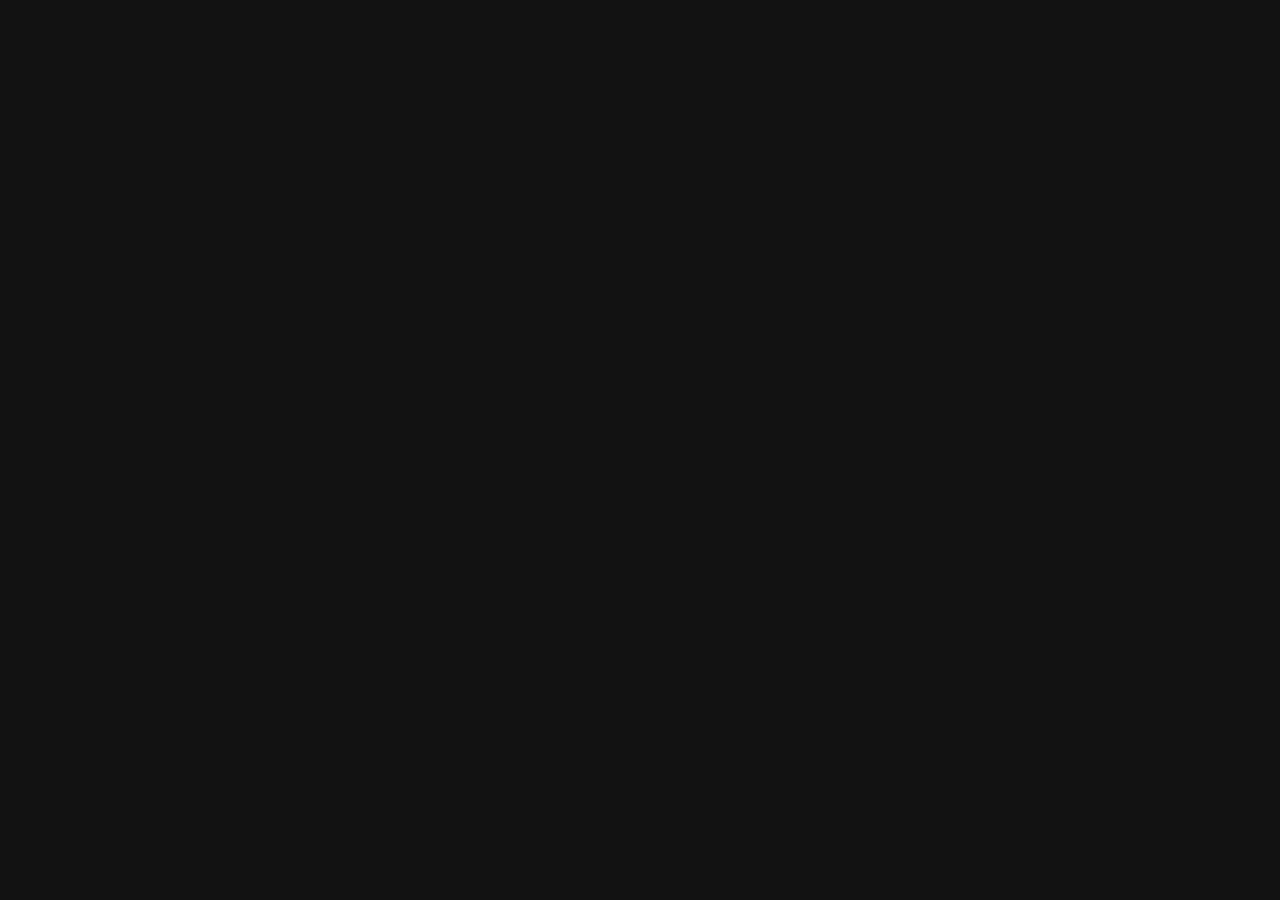
==== index.html @ 13483232 "Add files via upload" ====
<!doctype html>
<html lang="en">
  <head>
    <meta charset="UTF-8" />
    <link rel="icon" type="image/svg+xml" href="/logo.svg" />
    <meta name="viewport" content="width=device-width, initial-scale=1.0" />
    <title>Bruno | Portfolio</title>
    <script type="module" crossorigin src="/assets/index-0ubopEqM.js"></script>
    <link rel="stylesheet" crossorigin href="/assets/index-DcF8dQYb.css">
  </head>
  <body>
    <div id="root"></div>
  </body>
</html>
---- assets/index-DcF8dQYb.css ----
@import"https://fonts.googleapis.com/css2?family=Poppins:wght@100;200;300;400;500;600;700;800;900&display=swap";.vertical-timeline *{-webkit-box-sizing:border-box;box-sizing:border-box}.vertical-timeline{width:95%;max-width:1170px;margin:0 auto;position:relative;padding:2em 0}.vertical-timeline:after{content:"";display:table;clear:both}.vertical-timeline:before{content:"";position:absolute;top:0;left:18px;height:100%;width:4px;background:var(--line-color)}.vertical-timeline.vertical-timeline--one-column-right:before{right:18px;left:unset}@media only screen and (min-width:1170px){.vertical-timeline.vertical-timeline--two-columns{width:90%}.vertical-timeline.vertical-timeline--two-columns:before{left:50%;margin-left:-2px}}.vertical-timeline-element{position:relative;margin:2em 0}.vertical-timeline-element>div{min-height:1px}.vertical-timeline-element:after{content:"";display:table;clear:both}.vertical-timeline-element:first-child{margin-top:0}.vertical-timeline-element:last-child{margin-bottom:0}@media only screen and (min-width:1170px){.vertical-timeline-element{margin:4em 0}.vertical-timeline-element:first-child{margin-top:0}.vertical-timeline-element:last-child{margin-bottom:0}}.vertical-timeline-element-icon{position:absolute;top:0;left:0;width:40px;height:40px;border-radius:50%;-webkit-box-shadow:0 0 0 4px #fff,inset 0 2px 0 rgba(0,0,0,.08),0 3px 0 4px rgba(0,0,0,.05);box-shadow:0 0 0 4px #fff,inset 0 2px #00000014,0 3px 0 4px #0000000d}.vertical-timeline--one-column-right .vertical-timeline-element-icon{right:0;left:unset}.vertical-timeline-element-icon svg{display:block;width:24px;height:24px;position:relative;left:50%;top:50%;margin-left:-12px;margin-top:-12px}@media only screen and (min-width:1170px){.vertical-timeline--two-columns .vertical-timeline-element-icon{width:60px;height:60px;left:50%;margin-left:-30px}}.vertical-timeline-element-icon{-webkit-transform:translateZ(0);-webkit-backface-visibility:hidden}.vertical-timeline--animate .vertical-timeline-element-icon.is-hidden{visibility:hidden}.vertical-timeline--animate .vertical-timeline-element-icon.bounce-in{visibility:visible;-webkit-animation:cd-bounce-1 .6s;animation:cd-bounce-1 .6s}@-webkit-keyframes cd-bounce-1{0%{opacity:0;-webkit-transform:scale(.5)}60%{opacity:1;-webkit-transform:scale(1.2)}to{-webkit-transform:scale(1)}}@keyframes cd-bounce-1{0%{opacity:0;-webkit-transform:scale(.5);transform:scale(.5)}60%{opacity:1;-webkit-transform:scale(1.2);transform:scale(1.2)}to{-webkit-transform:scale(1);transform:scale(1)}}.vertical-timeline-element-content{position:relative;margin-left:60px;background:#fff;border-radius:.25em;padding:1em;-webkit-box-shadow:0 3px 0 #ddd;box-shadow:0 3px #ddd}.vertical-timeline--one-column-right .vertical-timeline-element-content{margin-right:60px;margin-left:unset}.vertical-timeline-element--no-children .vertical-timeline-element-content{background:0 0;-webkit-box-shadow:none;box-shadow:none}.vertical-timeline-element-content:after{content:"";display:table;clear:both}.vertical-timeline-element-content h2{color:#303e49}.vertical-timeline-element-content .vertical-timeline-element-date,.vertical-timeline-element-content p{font-size:13px;font-size:.8125rem;font-weight:500}.vertical-timeline-element-content .vertical-timeline-element-date{display:inline-block}.vertical-timeline-element-content p{margin:1em 0 0;line-height:1.6}.vertical-timeline-element-title,.vertical-timeline-element-subtitle{margin:0}.vertical-timeline-element-content .vertical-timeline-element-date{float:left;padding:.8em 0;opacity:.7}.vertical-timeline-element-content-arrow{content:"";position:absolute;top:16px;right:100%;height:0;width:0;border:7px solid transparent;border-right:7px solid #fff}.vertical-timeline--one-column-right .vertical-timeline-element-content-arrow{content:"";position:absolute;top:16px;right:unset;left:100%;height:0;width:0;border:7px solid transparent;border-left:7px solid #fff}.vertical-timeline--one-column-right .vertical-timeline-element-content:before{left:100%;border-left:7px solid #fff;border-right:unset}.vertical-timeline-element--no-children .vertical-timeline-element-content:before{display:none}.vertical-timeline-element--no-children .vertical-timeline-element-content-arrow{display:none}@media only screen and (min-width:768px){.vertical-timeline-element-content h2{font-size:20px;font-size:1.25rem}.vertical-timeline-element-content p{font-size:16px;font-size:1rem}.vertical-timeline-element-content .vertical-timeline-element-date{font-size:14px;font-size:.875rem}}@media only screen and (min-width:1170px){.vertical-timeline--two-columns .vertical-timeline-element-content{margin-left:0;padding:1.5em;width:44%}.vertical-timeline--two-columns .vertical-timeline-element-content-arrow{top:24px;left:100%;-webkit-transform:rotate(180deg);transform:rotate(180deg)}.vertical-timeline--two-columns .vertical-timeline-element-content .vertical-timeline-element-date{position:absolute;width:100%;left:124%;top:6px;font-size:16px;font-size:1rem}.vertical-timeline--two-columns .vertical-timeline-element.vertical-timeline-element--right .vertical-timeline-element-content,.vertical-timeline--two-columns .vertical-timeline-element:nth-child(2n):not(.vertical-timeline-element--left) .vertical-timeline-element-content{float:right}.vertical-timeline--two-columns .vertical-timeline-element.vertical-timeline-element--right .vertical-timeline-element-content-arrow,.vertical-timeline--two-columns .vertical-timeline-element:nth-child(2n):not(.vertical-timeline-element--left) .vertical-timeline-element-content-arrow{top:24px;left:auto;right:100%;-webkit-transform:rotate(0);transform:rotate(0)}.vertical-timeline--one-column-right .vertical-timeline-element.vertical-timeline-element--right .vertical-timeline-element-content-arrow,.vertical-timeline--one-column-right .vertical-timeline-element:nth-child(2n):not(.vertical-timeline-element--left) .vertical-timeline-element-content-arrow{top:24px;left:100%;right:auto;-webkit-transform:rotate(0);transform:rotate(0)}.vertical-timeline--two-columns .vertical-timeline-element.vertical-timeline-element--right .vertical-timeline-element-content .vertical-timeline-element-date,.vertical-timeline--two-columns .vertical-timeline-element:nth-child(2n):not(.vertical-timeline-element--left) .vertical-timeline-element-content .vertical-timeline-element-date{left:auto;right:124%;text-align:right}}.vertical-timeline--animate .vertical-timeline-element-content.is-hidden{visibility:hidden}.vertical-timeline--animate .vertical-timeline-element-content.bounce-in{visibility:visible;-webkit-animation:cd-bounce-2 .6s;animation:cd-bounce-2 .6s}@media only screen and (min-width:1170px){.vertical-timeline--two-columns.vertical-timeline--animate .vertical-timeline-element.vertical-timeline-element--right .vertical-timeline-element-content.bounce-in,.vertical-timeline--two-columns.vertical-timeline--animate .vertical-timeline-element:nth-child(2n):not(.vertical-timeline-element--left) .vertical-timeline-element-content.bounce-in{-webkit-animation:cd-bounce-2-inverse .6s;animation:cd-bounce-2-inverse .6s}}@media only screen and (max-width:1169px){.vertical-timeline--animate .vertical-timeline-element-content.bounce-in{visibility:visible;-webkit-animation:cd-bounce-2-inverse .6s;animation:cd-bounce-2-inverse .6s}}@-webkit-keyframes cd-bounce-2{0%{opacity:0;-webkit-transform:translateX(-100px)}60%{opacity:1;-webkit-transform:translateX(20px)}to{-webkit-transform:translateX(0)}}@keyframes cd-bounce-2{0%{opacity:0;-webkit-transform:translateX(-100px);transform:translate(-100px)}60%{opacity:1;-webkit-transform:translateX(20px);transform:translate(20px)}to{-webkit-transform:translateX(0);transform:translate(0)}}@-webkit-keyframes cd-bounce-2-inverse{0%{opacity:0;-webkit-transform:translateX(100px)}60%{opacity:1;-webkit-transform:translateX(-20px)}to{-webkit-transform:translateX(0)}}@keyframes cd-bounce-2-inverse{0%{opacity:0;-webkit-transform:translateX(100px);transform:translate(100px)}60%{opacity:1;-webkit-transform:translateX(-20px);transform:translate(-20px)}to{-webkit-transform:translateX(0);transform:translate(0)}}*,:before,:after{box-sizing:border-box;border-width:0;border-style:solid;border-color:#e5e7eb}:before,:after{--tw-content: ""}html,:host{line-height:1.5;-webkit-text-size-adjust:100%;-moz-tab-size:4;-o-tab-size:4;tab-size:4;font-family:ui-sans-serif,system-ui,sans-serif,"Apple Color Emoji","Segoe UI Emoji",Segoe UI Symbol,"Noto Color Emoji";font-feature-settings:normal;font-variation-settings:normal;-webkit-tap-highlight-color:transparent}body{margin:0;line-height:inherit}hr{height:0;color:inherit;border-top-width:1px}abbr:where([title]){-webkit-text-decoration:underline dotted;text-decoration:underline dotted}h1,h2,h3,h4,h5,h6{font-size:inherit;font-weight:inherit}a{color:inherit;text-decoration:inherit}b,strong{font-weight:bolder}code,kbd,samp,pre{font-family:ui-monospace,SFMono-Regular,Menlo,Monaco,Consolas,Liberation Mono,Courier New,monospace;font-feature-settings:normal;font-variation-settings:normal;font-size:1em}small{font-size:80%}sub,sup{font-size:75%;line-height:0;position:relative;vertical-align:baseline}sub{bottom:-.25em}sup{top:-.5em}table{text-indent:0;border-color:inherit;border-collapse:collapse}button,input,optgroup,select,textarea{font-family:inherit;font-feature-settings:inherit;font-variation-settings:inherit;font-size:100%;font-weight:inherit;line-height:inherit;letter-spacing:inherit;color:inherit;margin:0;padding:0}button,select{text-transform:none}button,input:where([type=button]),input:where([type=reset]),input:where([type=submit]){-webkit-appearance:button;background-color:transparent;background-image:none}:-moz-focusring{outline:auto}:-moz-ui-invalid{box-shadow:none}progress{vertical-align:baseline}::-webkit-inner-spin-button,::-webkit-outer-spin-button{height:auto}[type=search]{-webkit-appearance:textfield;outline-offset:-2px}::-webkit-search-decoration{-webkit-appearance:none}::-webkit-file-upload-button{-webkit-appearance:button;font:inherit}summary{display:list-item}blockquote,dl,dd,h1,h2,h3,h4,h5,h6,hr,figure,p,pre{margin:0}fieldset{margin:0;padding:0}legend{padding:0}ol,ul,menu{list-style:none;margin:0;padding:0}dialog{padding:0}textarea{resize:vertical}input::-moz-placeholder,textarea::-moz-placeholder{opacity:1;color:#9ca3af}input::placeholder,textarea::placeholder{opacity:1;color:#9ca3af}button,[role=button]{cursor:pointer}:disabled{cursor:default}img,svg,video,canvas,audio,iframe,embed,object{display:block;vertical-align:middle}img,video{max-width:100%;height:auto}[hidden]{display:none}*,:before,:after{--tw-border-spacing-x: 0;--tw-border-spacing-y: 0;--tw-translate-x: 0;--tw-translate-y: 0;--tw-rotate: 0;--tw-skew-x: 0;--tw-skew-y: 0;--tw-scale-x: 1;--tw-scale-y: 1;--tw-pan-x: ;--tw-pan-y: ;--tw-pinch-zoom: ;--tw-scroll-snap-strictness: proximity;--tw-gradient-from-position: ;--tw-gradient-via-position: ;--tw-gradient-to-position: ;--tw-ordinal: ;--tw-slashed-zero: ;--tw-numeric-figure: ;--tw-numeric-spacing: ;--tw-numeric-fraction: ;--tw-ring-inset: ;--tw-ring-offset-width: 0px;--tw-ring-offset-color: #fff;--tw-ring-color: rgb(59 130 246 / .5);--tw-ring-offset-shadow: 0 0 #0000;--tw-ring-shadow: 0 0 #0000;--tw-shadow: 0 0 #0000;--tw-shadow-colored: 0 0 #0000;--tw-blur: ;--tw-brightness: ;--tw-contrast: ;--tw-grayscale: ;--tw-hue-rotate: ;--tw-invert: ;--tw-saturate: ;--tw-sepia: ;--tw-drop-shadow: ;--tw-backdrop-blur: ;--tw-backdrop-brightness: ;--tw-backdrop-contrast: ;--tw-backdrop-grayscale: ;--tw-backdrop-hue-rotate: ;--tw-backdrop-invert: ;--tw-backdrop-opacity: ;--tw-backdrop-saturate: ;--tw-backdrop-sepia: ;--tw-contain-size: ;--tw-contain-layout: ;--tw-contain-paint: ;--tw-contain-style: }::backdrop{--tw-border-spacing-x: 0;--tw-border-spacing-y: 0;--tw-translate-x: 0;--tw-translate-y: 0;--tw-rotate: 0;--tw-skew-x: 0;--tw-skew-y: 0;--tw-scale-x: 1;--tw-scale-y: 1;--tw-pan-x: ;--tw-pan-y: ;--tw-pinch-zoom: ;--tw-scroll-snap-strictness: proximity;--tw-gradient-from-position: ;--tw-gradient-via-position: ;--tw-gradient-to-position: ;--tw-ordinal: ;--tw-slashed-zero: ;--tw-numeric-figure: ;--tw-numeric-spacing: ;--tw-numeric-fraction: ;--tw-ring-inset: ;--tw-ring-offset-width: 0px;--tw-ring-offset-color: #fff;--tw-ring-color: rgb(59 130 246 / .5);--tw-ring-offset-shadow: 0 0 #0000;--tw-ring-shadow: 0 0 #0000;--tw-shadow: 0 0 #0000;--tw-shadow-colored: 0 0 #0000;--tw-blur: ;--tw-brightness: ;--tw-contrast: ;--tw-grayscale: ;--tw-hue-rotate: ;--tw-invert: ;--tw-saturate: ;--tw-sepia: ;--tw-drop-shadow: ;--tw-backdrop-blur: ;--tw-backdrop-brightness: ;--tw-backdrop-contrast: ;--tw-backdrop-grayscale: ;--tw-backdrop-hue-rotate: ;--tw-backdrop-invert: ;--tw-backdrop-opacity: ;--tw-backdrop-saturate: ;--tw-backdrop-sepia: ;--tw-contain-size: ;--tw-contain-layout: ;--tw-contain-paint: ;--tw-contain-style: }.fixed{position:fixed}.absolute{position:absolute}.relative{position:relative}.inset-0{top:0;right:0;bottom:0;left:0}.bottom-32{bottom:8rem}.right-0{right:0}.top-0{top:0}.top-20{top:5rem}.top-\[120px\]{top:120px}.z-0{z-index:0}.z-10{z-index:10}.z-20{z-index:20}.z-\[-1\]{z-index:-1}.m-3{margin:.75rem}.mx-4{margin-left:1rem;margin-right:1rem}.mx-auto{margin-left:auto;margin-right:auto}.my-2{margin-top:.5rem;margin-bottom:.5rem}.-mt-20{margin-top:-5rem}.mb-1{margin-bottom:.25rem}.mb-4{margin-bottom:1rem}.ml-5{margin-left:1.25rem}.mt-1{margin-top:.25rem}.mt-12{margin-top:3rem}.mt-2{margin-top:.5rem}.mt-20{margin-top:5rem}.mt-3{margin-top:.75rem}.mt-4{margin-top:1rem}.mt-5{margin-top:1.25rem}.mt-7{margin-top:1.75rem}.flex{display:flex}.hidden{display:none}.h-1\/2{height:50%}.h-10{height:2.5rem}.h-16{height:4rem}.h-28{height:7rem}.h-3{height:.75rem}.h-40{height:10rem}.h-5{height:1.25rem}.h-9{height:2.25rem}.h-\[230px\]{height:230px}.h-\[28px\]{height:28px}.h-\[350px\]{height:350px}.h-\[60\%\]{height:60%}.h-\[64px\]{height:64px}.h-auto{height:auto}.h-full{height:100%}.h-screen{height:100vh}.min-h-\[280px\]{min-height:280px}.min-h-\[300px\]{min-height:300px}.w-1{width:.25rem}.w-1\/2{width:50%}.w-10{width:2.5rem}.w-16{width:4rem}.w-28{width:7rem}.w-3{width:.75rem}.w-5{width:1.25rem}.w-9{width:2.25rem}.w-\[28px\]{width:28px}.w-\[35px\]{width:35px}.w-\[60\%\]{width:60%}.w-fit{width:-moz-fit-content;width:fit-content}.w-full{width:100%}.min-w-\[140px\]{min-width:140px}.max-w-3xl{max-width:48rem}.max-w-7xl{max-width:80rem}.flex-1{flex:1 1 0%}.flex-\[0\.75\]{flex:.75}.cursor-pointer{cursor:pointer}.list-disc{list-style-type:disc}.list-none{list-style-type:none}.flex-row{flex-direction:row}.flex-col{flex-direction:column}.flex-col-reverse{flex-direction:column-reverse}.flex-wrap{flex-wrap:wrap}.items-start{align-items:flex-start}.items-center{align-items:center}.justify-end{justify-content:flex-end}.justify-center{justify-content:center}.justify-between{justify-content:space-between}.justify-evenly{justify-content:space-evenly}.gap-1{gap:.25rem}.gap-10{gap:2.5rem}.gap-2{gap:.5rem}.gap-4{gap:1rem}.gap-5{gap:1.25rem}.gap-7{gap:1.75rem}.gap-8{gap:2rem}.space-y-2>:not([hidden])~:not([hidden]){--tw-space-y-reverse: 0;margin-top:calc(.5rem * calc(1 - var(--tw-space-y-reverse)));margin-bottom:calc(.5rem * var(--tw-space-y-reverse))}.overflow-hidden{overflow:hidden}.rounded-2xl{border-radius:1rem}.rounded-3xl{border-radius:1.5rem}.rounded-\[20px\]{border-radius:20px}.rounded-full{border-radius:9999px}.rounded-lg{border-radius:.5rem}.rounded-xl{border-radius:.75rem}.border-4{border-width:4px}.border-none{border-style:none}.border-secondary{--tw-border-opacity: 1;border-color:rgb(170 166 195 / var(--tw-border-opacity))}.bg-\[\#915eff\]{--tw-bg-opacity: 1;background-color:rgb(145 94 255 / var(--tw-bg-opacity))}.bg-black-100{--tw-bg-opacity: 1;background-color:rgb(16 13 37 / var(--tw-bg-opacity))}.bg-black-200{--tw-bg-opacity: 1;background-color:rgb(9 3 37 / var(--tw-bg-opacity))}.bg-primary{--tw-bg-opacity: 1;background-color:rgb(5 8 22 / var(--tw-bg-opacity))}.bg-secondary{--tw-bg-opacity: 1;background-color:rgb(170 166 195 / var(--tw-bg-opacity))}.bg-tertiary{--tw-bg-opacity: 1;background-color:rgb(21 16 48 / var(--tw-bg-opacity))}.bg-transparent{background-color:transparent}.bg-hero-pattern{background-image:url(/assets/herobg-CSqWnoE3.png)}.bg-cover{background-size:cover}.bg-center{background-position:center}.bg-no-repeat{background-repeat:no-repeat}.object-contain{-o-object-fit:contain;object-fit:contain}.object-cover{-o-object-fit:cover;object-fit:cover}.p-10{padding:2.5rem}.p-2{padding:.5rem}.p-5{padding:1.25rem}.p-6{padding:1.5rem}.p-8{padding:2rem}.p-\[1px\]{padding:1px}.px-12{padding-left:3rem;padding-right:3rem}.px-6{padding-left:1.5rem;padding-right:1.5rem}.px-8{padding-left:2rem;padding-right:2rem}.py-10{padding-top:2.5rem;padding-bottom:2.5rem}.py-3{padding-top:.75rem;padding-bottom:.75rem}.py-4{padding-top:1rem;padding-bottom:1rem}.py-5{padding-top:1.25rem;padding-bottom:1.25rem}.py-6{padding-top:1.5rem;padding-bottom:1.5rem}.pb-14{padding-bottom:3.5rem}.pl-1{padding-left:.25rem}.text-center{text-align:center}.text-\[12px\]{font-size:12px}.text-\[14px\]{font-size:14px}.text-\[16px\]{font-size:16px}.text-\[17px\]{font-size:17px}.text-\[18px\]{font-size:18px}.text-\[20px\]{font-size:20px}.text-\[24px\]{font-size:24px}.text-\[30px\]{font-size:30px}.text-\[40px\]{font-size:40px}.text-\[48px\]{font-size:48px}.text-sm{font-size:.875rem;line-height:1.25rem}.font-black{font-weight:900}.font-bold{font-weight:700}.font-medium{font-weight:500}.font-semibold{font-weight:600}.uppercase{text-transform:uppercase}.leading-\[30px\]{line-height:30px}.tracking-wider{letter-spacing:.05em}.text-\[\#915eff\]{--tw-text-opacity: 1;color:rgb(145 94 255 / var(--tw-text-opacity))}.text-\[\#dfd9ff\]{--tw-text-opacity: 1;color:rgb(223 217 255 / var(--tw-text-opacity))}.text-secondary{--tw-text-opacity: 1;color:rgb(170 166 195 / var(--tw-text-opacity))}.text-white{--tw-text-opacity: 1;color:rgb(255 255 255 / var(--tw-text-opacity))}.text-white-100{--tw-text-opacity: 1;color:rgb(243 243 243 / var(--tw-text-opacity))}.shadow-card{--tw-shadow: 0px 35px 120px -15px #211e35;--tw-shadow-colored: 0px 35px 120px -15px var(--tw-shadow-color);box-shadow:var(--tw-ring-offset-shadow, 0 0 #0000),var(--tw-ring-shadow, 0 0 #0000),var(--tw-shadow)}.shadow-md{--tw-shadow: 0 4px 6px -1px rgb(0 0 0 / .1), 0 2px 4px -2px rgb(0 0 0 / .1);--tw-shadow-colored: 0 4px 6px -1px var(--tw-shadow-color), 0 2px 4px -2px var(--tw-shadow-color);box-shadow:var(--tw-ring-offset-shadow, 0 0 #0000),var(--tw-ring-shadow, 0 0 #0000),var(--tw-shadow)}.shadow-primary{--tw-shadow-color: #050816;--tw-shadow: var(--tw-shadow-colored)}.outline-none{outline:2px solid transparent;outline-offset:2px}.transition{transition-property:color,background-color,border-color,text-decoration-color,fill,stroke,opacity,box-shadow,transform,filter,-webkit-backdrop-filter;transition-property:color,background-color,border-color,text-decoration-color,fill,stroke,opacity,box-shadow,transform,filter,backdrop-filter;transition-property:color,background-color,border-color,text-decoration-color,fill,stroke,opacity,box-shadow,transform,filter,backdrop-filter,-webkit-backdrop-filter;transition-timing-function:cubic-bezier(.4,0,.2,1);transition-duration:.15s}*{margin:0;padding:0;box-sizing:border-box;font-family:Poppins,sans-serif;scroll-behavior:smooth;color-scheme:dark}.hash-span{margin-top:-100px;padding-bottom:100px;display:block}.black-gradient{background:#000;background:linear-gradient(to right,#434343,#000)}.violet-gradient{background:#804dee;background:linear-gradient(-90deg,#804dee,#3c335000);background:-webkit-linear-gradient(-90deg,#804dee 0%,rgba(60,51,80,0) 100%)}.green-pink-gradient{background:"#00cea8";background:linear-gradient(90.13deg,#00cea8 1.9%,#bf61ff 97.5%);background:-webkit-linear-gradient(-90.13deg,#00cea8 1.9%,#bf61ff 97.5%)}.orange-text-gradient{background:#f12711;background:linear-gradient(to top,#f12711,#f5af19);-webkit-background-clip:text;-webkit-text-fill-color:transparent}.green-text-gradient{background:#11998e;background:linear-gradient(to top,#11998e,#38ef7d);-webkit-background-clip:text;-webkit-text-fill-color:transparent}.blue-text-gradient{background:#56ccf2;background:linear-gradient(to top,#2f80ed,#56ccf2);-webkit-background-clip:text;-webkit-text-fill-color:transparent}.pink-text-gradient{background:#ec008c;background:linear-gradient(to top,#ec008c,#fc6767);-webkit-background-clip:text;-webkit-text-fill-color:transparent}.canvas-loader{font-size:10px;width:1em;height:1em;border-radius:50%;position:relative;text-indent:-9999em;animation:mulShdSpin 1.1s infinite ease;transform:translateZ(0)}@keyframes mulShdSpin{0%,to{box-shadow:0 -2.6em #fff,1.8em -1.8em #fff3,2.5em 0 #fff3,1.75em 1.75em #fff3,0 2.5em #fff3,-1.8em 1.8em #fff3,-2.6em 0 #ffffff80,-1.8em -1.8em #ffffffb3}12.5%{box-shadow:0 -2.6em #ffffffb3,1.8em -1.8em #fff,2.5em 0 #fff3,1.75em 1.75em #fff3,0 2.5em #fff3,-1.8em 1.8em #fff3,-2.6em 0 #fff3,-1.8em -1.8em #ffffff80}25%{box-shadow:0 -2.6em #ffffff80,1.8em -1.8em #ffffffb3,2.5em 0 #fff,1.75em 1.75em #fff3,0 2.5em #fff3,-1.8em 1.8em #fff3,-2.6em 0 #fff3,-1.8em -1.8em #fff3}37.5%{box-shadow:0 -2.6em #fff3,1.8em -1.8em #ffffff80,2.5em 0 #ffffffb3,1.75em 1.75em #fff,0 2.5em #fff3,-1.8em 1.8em #fff3,-2.6em 0 #fff3,-1.8em -1.8em #fff3}50%{box-shadow:0 -2.6em #fff3,1.8em -1.8em #fff3,2.5em 0 #ffffff80,1.75em 1.75em #ffffffb3,0 2.5em #fff,-1.8em 1.8em #fff3,-2.6em 0 #fff3,-1.8em -1.8em #fff3}62.5%{box-shadow:0 -2.6em #fff3,1.8em -1.8em #fff3,2.5em 0 #fff3,1.75em 1.75em #ffffff80,0 2.5em #ffffffb3,-1.8em 1.8em #fff,-2.6em 0 #fff3,-1.8em -1.8em #fff3}75%{box-shadow:0 -2.6em #fff3,1.8em -1.8em #fff3,2.5em 0 #fff3,1.75em 1.75em #fff3,0 2.5em #ffffff80,-1.8em 1.8em #ffffffb3,-2.6em 0 #fff,-1.8em -1.8em #fff3}87.5%{box-shadow:0 -2.6em #fff3,1.8em -1.8em #fff3,2.5em 0 #fff3,1.75em 1.75em #fff3,0 2.5em #fff3,-1.8em 1.8em #ffffff80,-2.6em 0 #ffffffb3,-1.8em -1.8em #fff}}.placeholder\:text-secondary::-moz-placeholder{--tw-text-opacity: 1;color:rgb(170 166 195 / var(--tw-text-opacity))}.placeholder\:text-secondary::placeholder{--tw-text-opacity: 1;color:rgb(170 166 195 / var(--tw-text-opacity))}.hover\:text-white:hover{--tw-text-opacity: 1;color:rgb(255 255 255 / var(--tw-text-opacity))}@media (min-width: 450px){.xs\:bottom-10{bottom:2.5rem}.xs\:w-\[250px\]{width:250px}.xs\:w-\[320px\]{width:320px}.xs\:text-\[20px\]{font-size:20px}.xs\:text-\[40px\]{font-size:40px}.xs\:text-\[50px\]{font-size:50px}}@media (min-width: 640px){.sm\:block{display:block}.sm\:flex{display:flex}.sm\:hidden{display:none}.sm\:h-80{height:20rem}.sm\:w-\[360px\]{width:360px}.sm\:px-16{padding-left:4rem;padding-right:4rem}.sm\:py-16{padding-top:4rem;padding-bottom:4rem}.sm\:text-\[18px\]{font-size:18px}.sm\:text-\[26px\]{font-size:26px}.sm\:text-\[50px\]{font-size:50px}.sm\:text-\[60px\]{font-size:60px}}@media (min-width: 768px){.md\:h-\[550px\]{height:550px}.md\:text-\[60px\]{font-size:60px}}@media (min-width: 1024px){.lg\:text-\[30px\]{font-size:30px}.lg\:text-\[80px\]{font-size:80px}.lg\:leading-\[40px\]{line-height:40px}.lg\:leading-\[98px\]{line-height:98px}}@media (min-width: 1280px){.xl\:mt-12{margin-top:3rem}.xl\:h-auto{height:auto}.xl\:flex-1{flex:1 1 0%}.xl\:flex-row{flex-direction:row}}
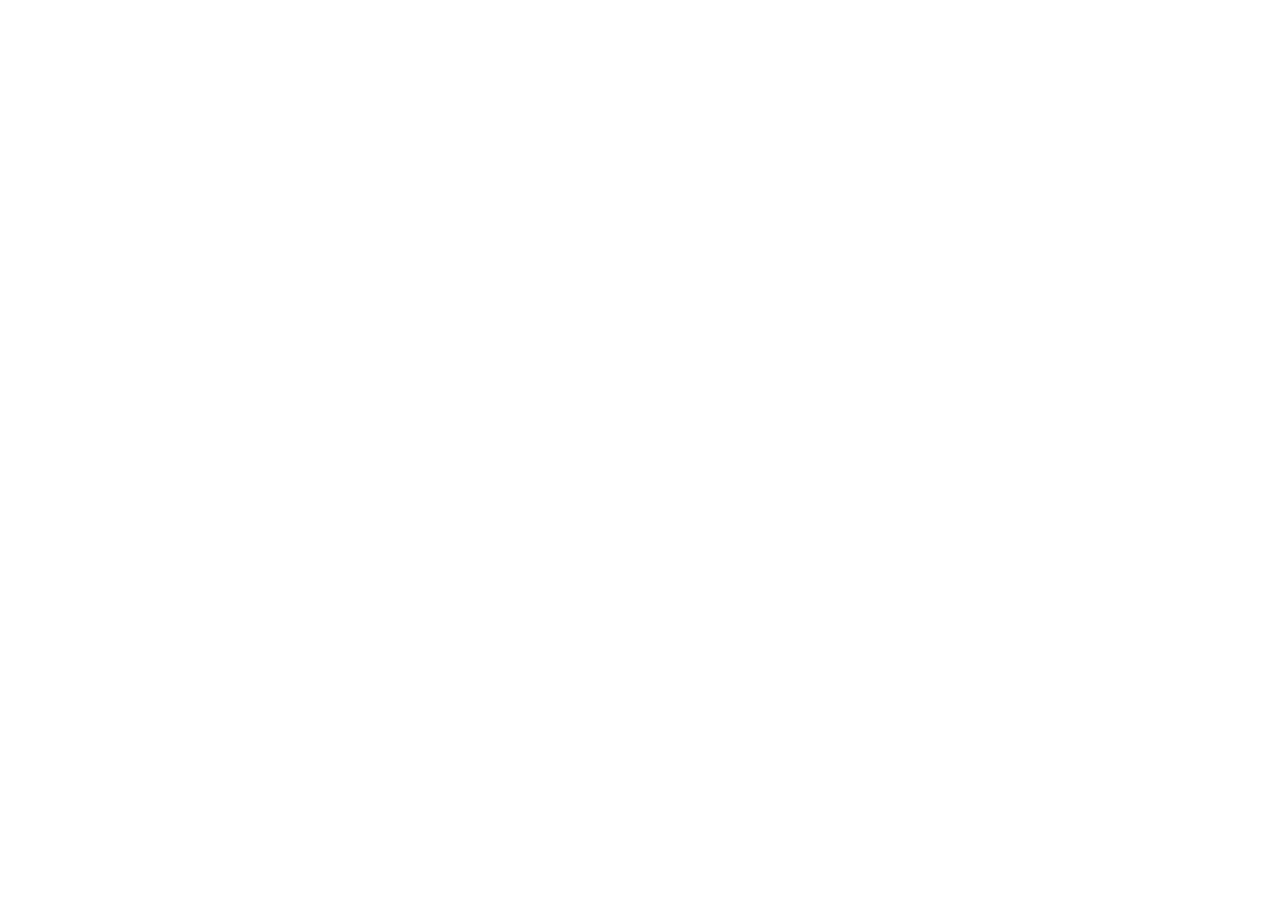
==== commit 43b7e3f1: "Deploy to GitHub Pages" ====
--- a/index.html
+++ b/index.html
@@ -2,11 +2,11 @@
 <html lang="en">
   <head>
     <meta charset="UTF-8" />
-    <link rel="icon" type="image/svg+xml" href="/logo.svg" />
+    <link rel="icon" type="image/svg+xml" href="/Projects.github.io/logo.svg" />
     <meta name="viewport" content="width=device-width, initial-scale=1.0" />
     <title>Bruno | Portfolio</title>
-    <script type="module" crossorigin src="/assets/index-0ubopEqM.js"></script>
-    <link rel="stylesheet" crossorigin href="/assets/index-DcF8dQYb.css">
+    <script type="module" crossorigin src="/Projects.github.io/assets/index-xz1hMEzk.js"></script>
+    <link rel="stylesheet" crossorigin href="/Projects.github.io/assets/index-DP-cxOS7.css">
   </head>
   <body>
     <div id="root"></div>
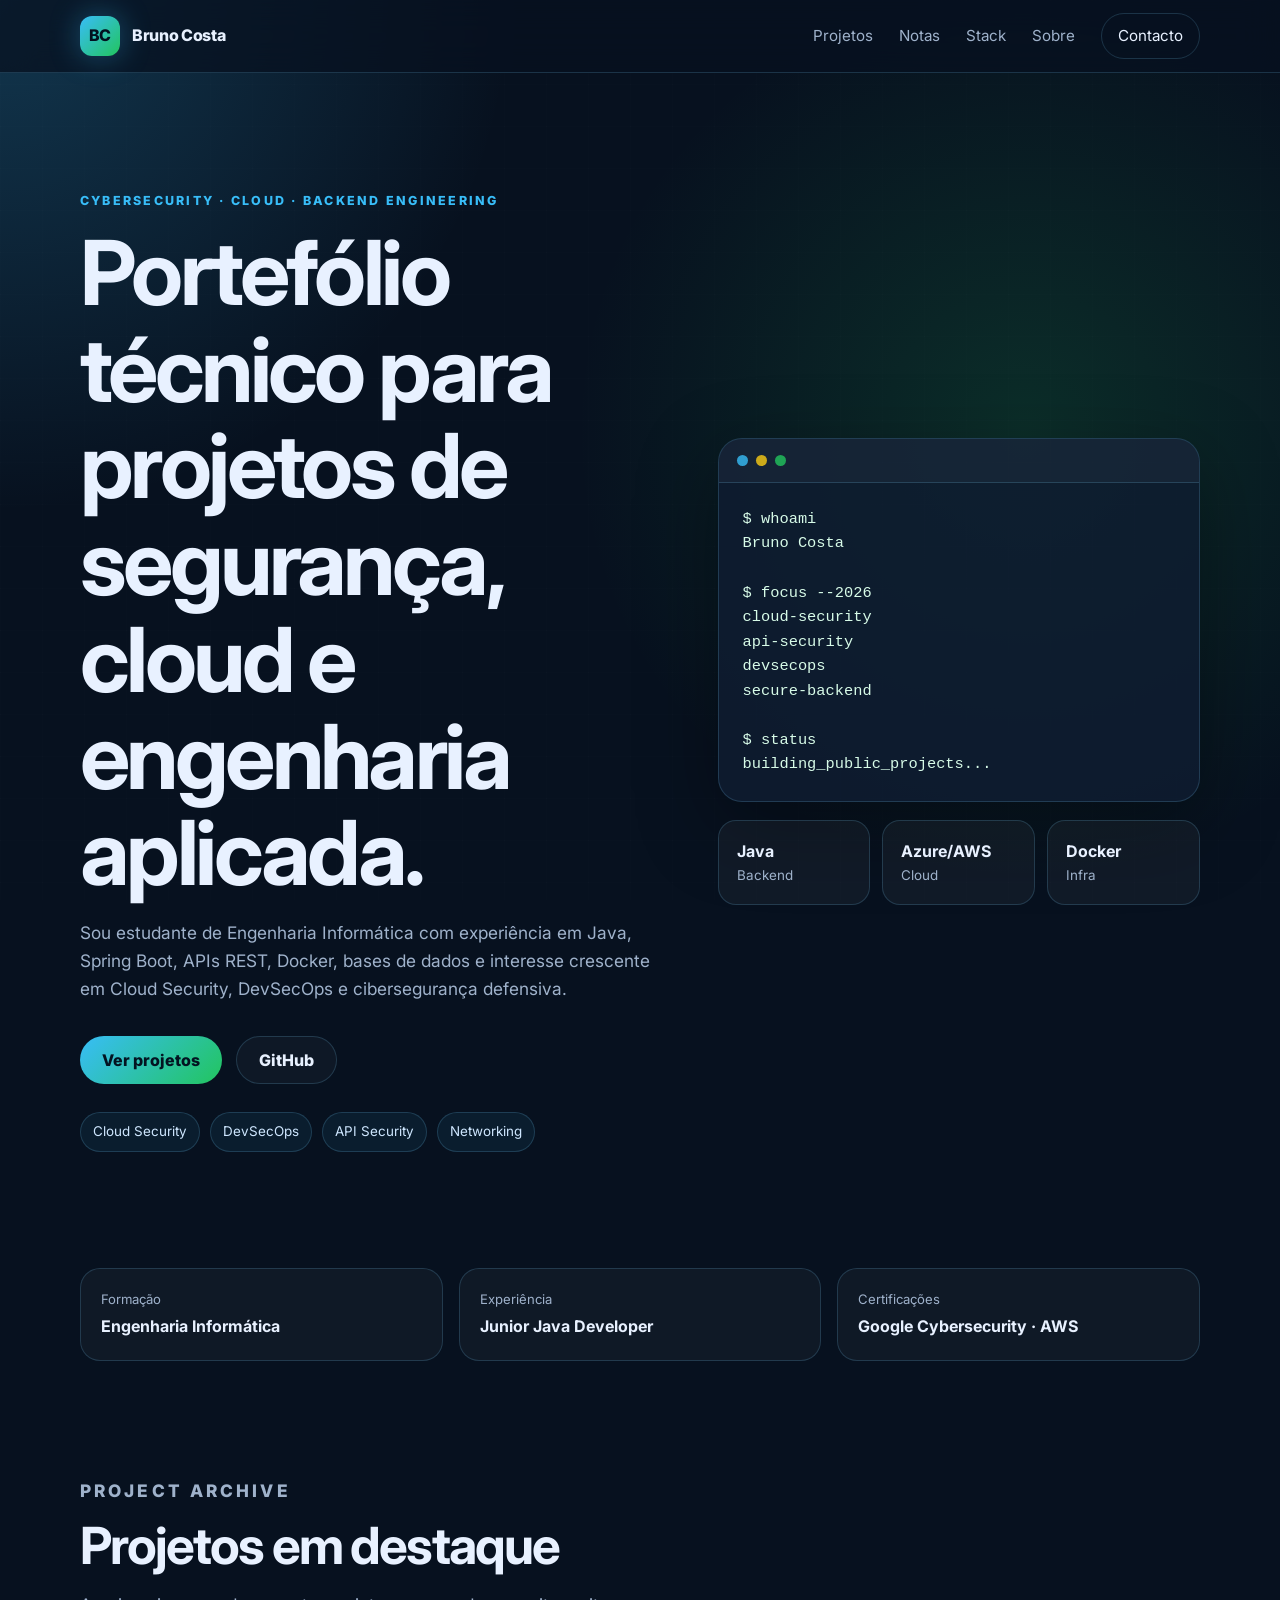
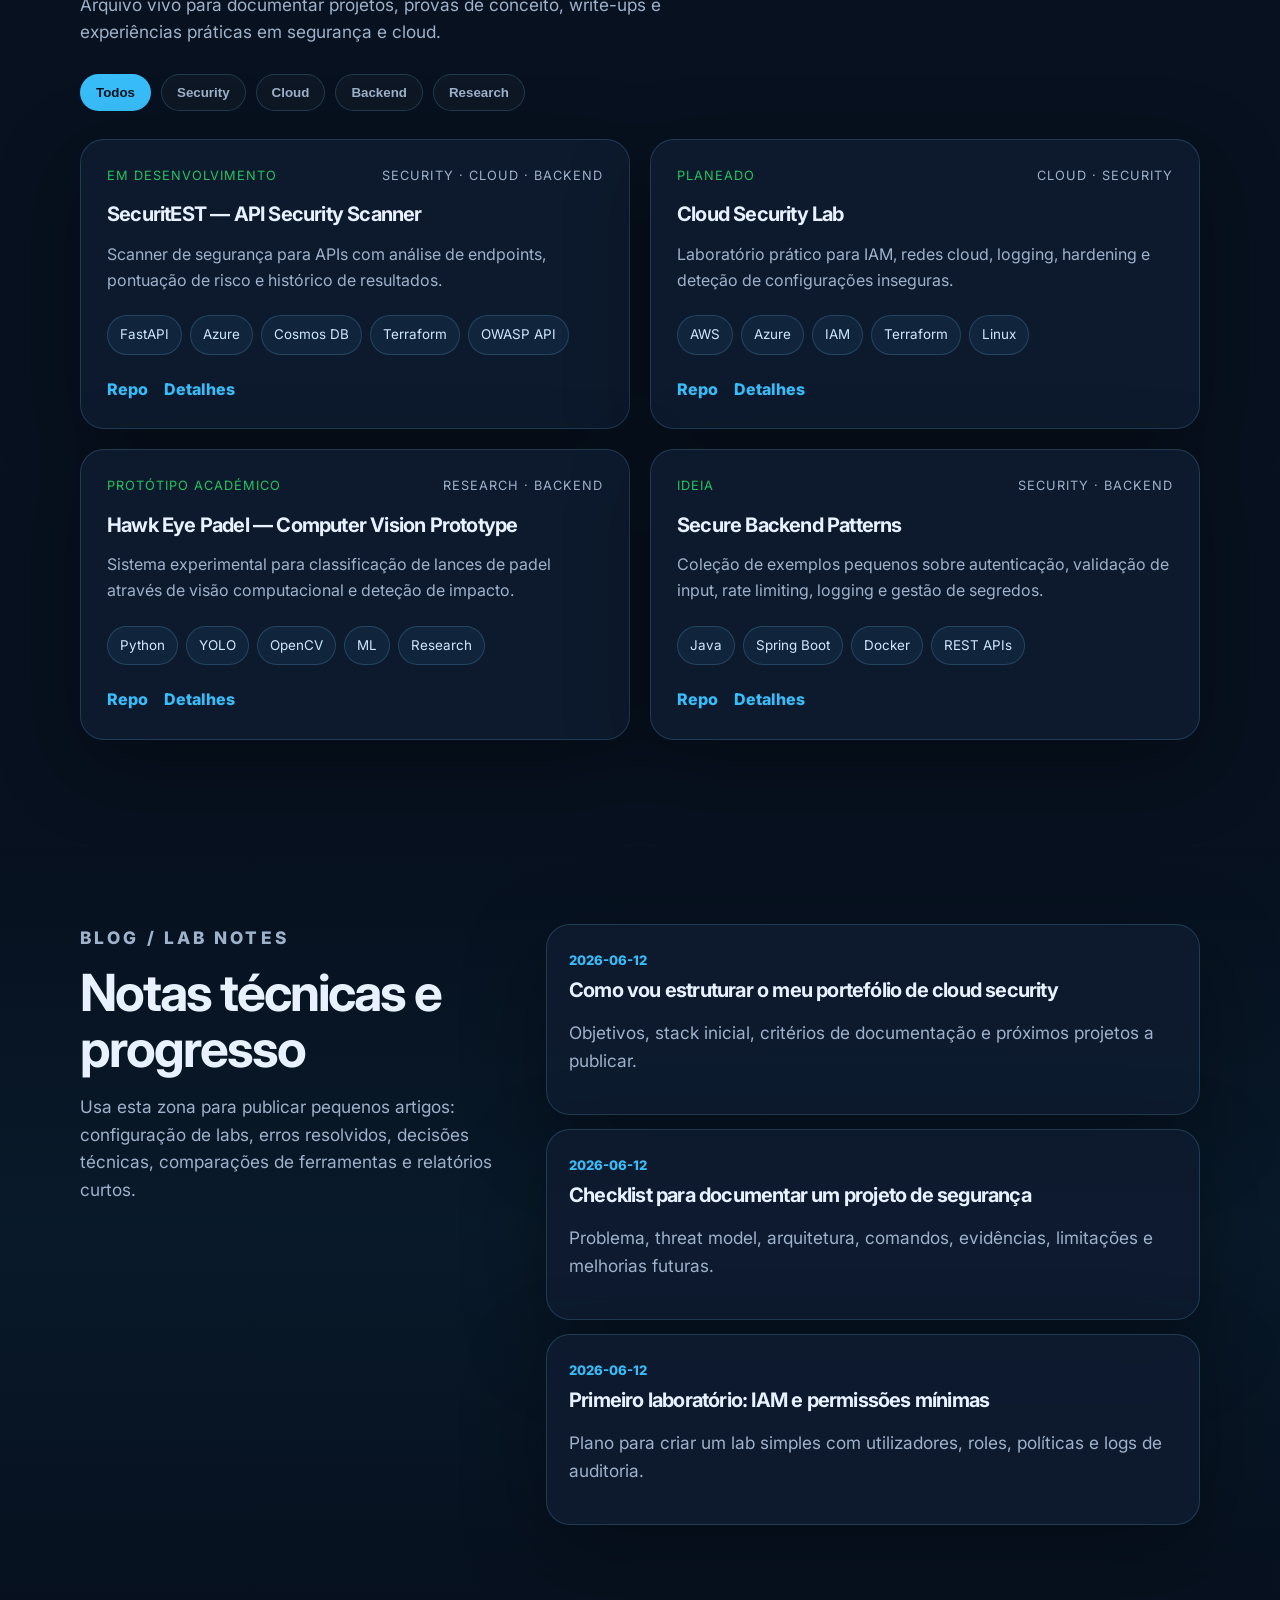
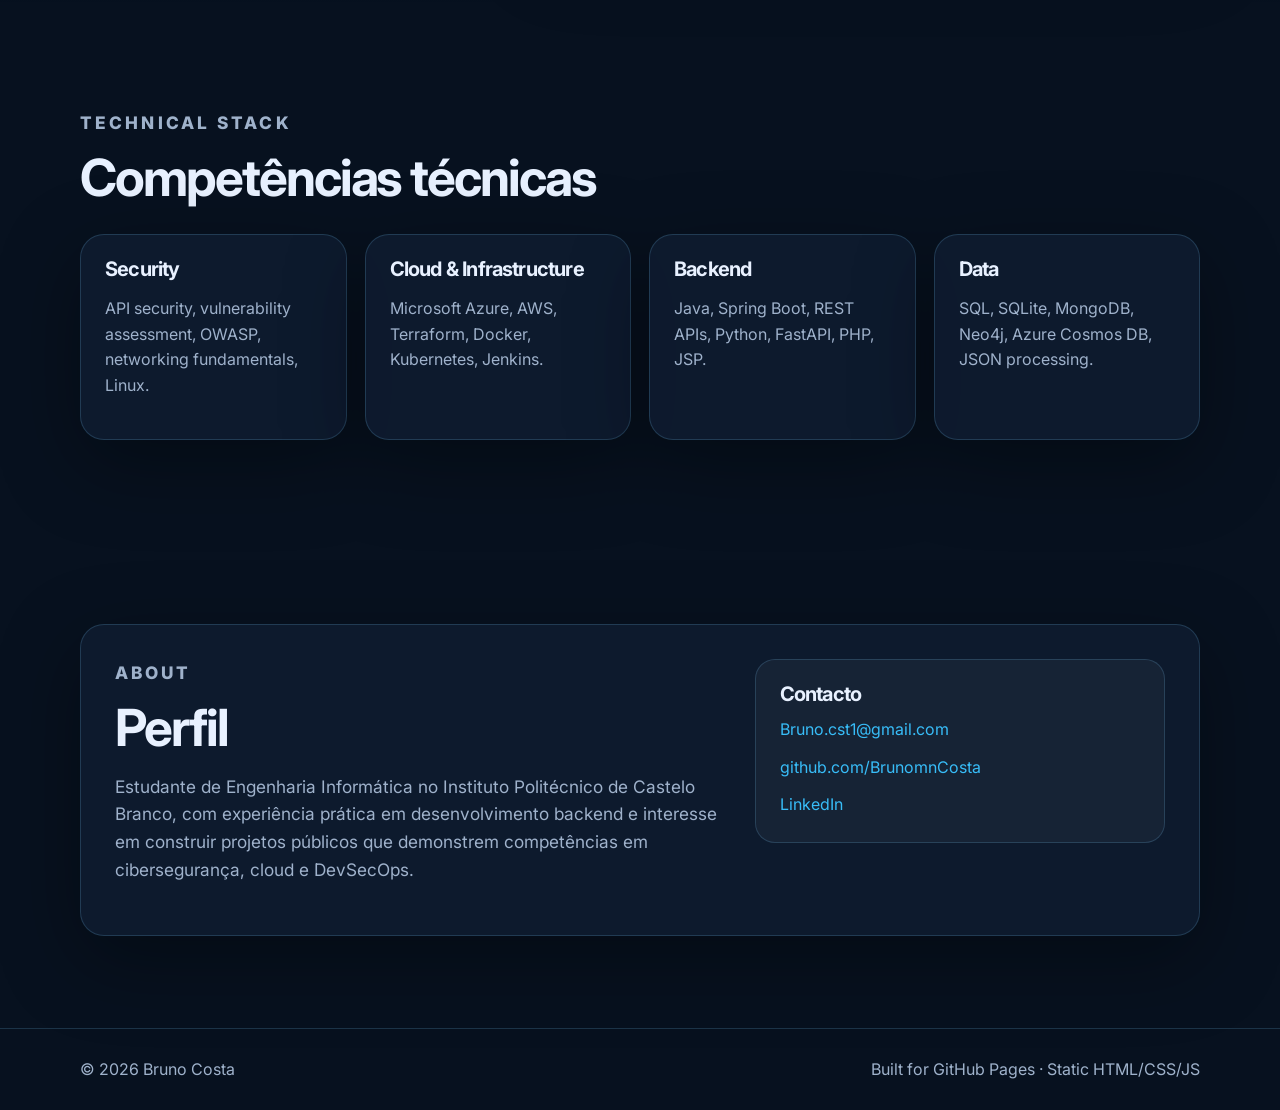
==== commit 3938d9d0: "Complete portfolio redesign" ====
--- a/index.html
+++ b/index.html
@@ -1,15 +1,150 @@
-<!doctype html>
-<html lang="en">
-  <head>
-    <meta charset="UTF-8" />
-    <link rel="icon" type="image/svg+xml" href="/Projects.github.io/logo.svg" />
-    <meta name="viewport" content="width=device-width, initial-scale=1.0" />
-    <title>Bruno | Portfolio</title>
-    <script type="module" crossorigin src="/Projects.github.io/assets/index-xz1hMEzk.js"></script>
-    <link rel="stylesheet" crossorigin href="/Projects.github.io/assets/index-DP-cxOS7.css">
-  </head>
-  <body>
-    <div id="root"></div>-
-  </body>
-</html>
+<!DOCTYPE html>
+<html lang="pt-PT">
+<head>
+  <meta charset="UTF-8" />
+  <meta name="viewport" content="width=device-width, initial-scale=1.0" />
+  <meta name="description" content="Portefólio de Bruno Costa — projetos em cibersegurança, cloud security, backend e engenharia informática." />
+  <meta name="theme-color" content="#07111f" />
+  <title>Bruno Costa — Cybersecurity & Cloud Projects</title>
+  <link rel="preconnect" href="https://fonts.googleapis.com">
+  <link rel="preconnect" href="https://fonts.gstatic.com" crossorigin>
+  <link href="https://fonts.googleapis.com/css2?family=Inter:wght@400;500;600;700;800&display=swap" rel="stylesheet">
+  <link rel="stylesheet" href="styles.css" />
+</head>
+<body>
+  <div class="noise" aria-hidden="true"></div>
+  <header class="site-header">
+    <nav class="nav container" aria-label="Navegação principal">
+      <a class="brand" href="#top" aria-label="Início">
+        <span class="brand-mark">BC</span>
+        <span>Bruno Costa</span>
+      </a>
+      <button class="nav-toggle" type="button" aria-label="Abrir menu" aria-expanded="false">☰</button>
+      <div class="nav-links" id="navLinks">
+        <a href="#projects">Projetos</a>
+        <a href="#lab-notes">Notas</a>
+        <a href="#skills">Stack</a>
+        <a href="#about">Sobre</a>
+        <a class="nav-cta" href="mailto:Bruno.cst1@gmail.com">Contacto</a>
+      </div>
+    </nav>
+  </header>
+
+  <main id="top">
+    <section class="hero section">
+      <div class="container hero-grid">
+        <div class="hero-copy">
+          <p class="eyebrow">Cybersecurity · Cloud · Backend Engineering</p>
+          <h1>Portefólio técnico para projetos de segurança, cloud e engenharia aplicada.</h1>
+          <p class="hero-text">Sou estudante de Engenharia Informática com experiência em Java, Spring Boot, APIs REST, Docker, bases de dados e interesse crescente em Cloud Security, DevSecOps e cibersegurança defensiva.</p>
+          <div class="hero-actions">
+            <a class="btn primary" href="#projects">Ver projetos</a>
+            <a class="btn secondary" href="https://github.com/BrunomnCosta" target="_blank" rel="noreferrer">GitHub</a>
+          </div>
+          <div class="signal-row" aria-label="Áreas de foco">
+            <span>Cloud Security</span>
+            <span>DevSecOps</span>
+            <span>API Security</span>
+            <span>Networking</span>
+          </div>
+        </div>
+        <aside class="hero-panel" aria-label="Resumo técnico">
+          <div class="terminal-card">
+            <div class="terminal-top"><span></span><span></span><span></span></div>
+            <pre><code>$ whoami
+Bruno Costa
+
+$ focus --2026
+cloud-security
+api-security
+devsecops
+secure-backend
+
+$ status
+building_public_projects...</code></pre>
+          </div>
+          <div class="metrics">
+            <div><strong>Java</strong><span>Backend</span></div>
+            <div><strong>Azure/AWS</strong><span>Cloud</span></div>
+            <div><strong>Docker</strong><span>Infra</span></div>
+          </div>
+        </aside>
+      </div>
+    </section>
+
+    <section class="section trust-strip">
+      <div class="container strip-grid">
+        <div><span class="strip-label">Formação</span><strong>Engenharia Informática</strong></div>
+        <div><span class="strip-label">Experiência</span><strong>Junior Java Developer</strong></div>
+        <div><span class="strip-label">Certificações</span><strong>Google Cybersecurity · AWS</strong></div>
+      </div>
+    </section>
+
+    <section class="section" id="projects">
+      <div class="container section-heading">
+        <p class="eyebrow">Project archive</p>
+        <h2>Projetos em destaque</h2>
+        <p>Arquivo vivo para documentar projetos, provas de conceito, write-ups e experiências práticas em segurança e cloud.</p>
+      </div>
+      <div class="container filters" role="list" aria-label="Filtros de projetos">
+        <button class="filter active" data-filter="all">Todos</button>
+        <button class="filter" data-filter="security">Security</button>
+        <button class="filter" data-filter="cloud">Cloud</button>
+        <button class="filter" data-filter="backend">Backend</button>
+        <button class="filter" data-filter="research">Research</button>
+      </div>
+      <div class="container project-grid" id="projectGrid"></div>
+    </section>
+
+    <section class="section split-section" id="lab-notes">
+      <div class="container split-grid">
+        <div>
+          <p class="eyebrow">Blog / lab notes</p>
+          <h2>Notas técnicas e progresso</h2>
+          <p>Usa esta zona para publicar pequenos artigos: configuração de labs, erros resolvidos, decisões técnicas, comparações de ferramentas e relatórios curtos.</p>
+        </div>
+        <div class="note-list" id="noteList"></div>
+      </div>
+    </section>
+
+    <section class="section" id="skills">
+      <div class="container section-heading">
+        <p class="eyebrow">Technical stack</p>
+        <h2>Competências técnicas</h2>
+      </div>
+      <div class="container skills-grid">
+        <article class="skill-card"><h3>Security</h3><p>API security, vulnerability assessment, OWASP, networking fundamentals, Linux.</p></article>
+        <article class="skill-card"><h3>Cloud & Infrastructure</h3><p>Microsoft Azure, AWS, Terraform, Docker, Kubernetes, Jenkins.</p></article>
+        <article class="skill-card"><h3>Backend</h3><p>Java, Spring Boot, REST APIs, Python, FastAPI, PHP, JSP.</p></article>
+        <article class="skill-card"><h3>Data</h3><p>SQL, SQLite, MongoDB, Neo4j, Azure Cosmos DB, JSON processing.</p></article>
+      </div>
+    </section>
+
+    <section class="section about" id="about">
+      <div class="container about-card">
+        <div>
+          <p class="eyebrow">About</p>
+          <h2>Perfil</h2>
+          <p>Estudante de Engenharia Informática no Instituto Politécnico de Castelo Branco, com experiência prática em desenvolvimento backend e interesse em construir projetos públicos que demonstrem competências em cibersegurança, cloud e DevSecOps.</p>
+        </div>
+        <div class="contact-card">
+          <h3>Contacto</h3>
+          <a href="mailto:Bruno.cst1@gmail.com">Bruno.cst1@gmail.com</a>
+          <a href="https://github.com/BrunomnCosta" target="_blank" rel="noreferrer">github.com/BrunomnCosta</a>
+          <a href="https://www.linkedin.com/" target="_blank" rel="noreferrer">LinkedIn</a>
+        </div>
+      </div>
+    </section>
+  </main>
+
+  <footer class="footer">
+    <div class="container footer-inner">
+      <span>© <span id="year"></span> Bruno Costa</span>
+      <span>Built for GitHub Pages · Static HTML/CSS/JS</span>
+    </div>
+  </footer>
+
+  <script src="data.js"></script>
+  <script src="script.js"></script>
+</body>
+</html>
--- a/styles.css
+++ b/styles.css
@@ -0,0 +1,111 @@
+:root {
+  --bg: #07111f;
+  --bg-soft: #0d1b2f;
+  --panel: rgba(15, 29, 49, 0.82);
+  --panel-solid: #101f35;
+  --text: #e8f1ff;
+  --muted: #9fb2cb;
+  --line: rgba(125, 211, 252, 0.18);
+  --accent: #38bdf8;
+  --accent-2: #22c55e;
+  --warning: #facc15;
+  --shadow: 0 24px 80px rgba(0, 0, 0, 0.35);
+  --radius: 24px;
+}
+
+* { box-sizing: border-box; }
+html { scroll-behavior: smooth; }
+body {
+  margin: 0;
+  font-family: Inter, system-ui, -apple-system, BlinkMacSystemFont, "Segoe UI", sans-serif;
+  color: var(--text);
+  background:
+    radial-gradient(circle at top left, rgba(56, 189, 248, 0.22), transparent 32rem),
+    radial-gradient(circle at 80% 10%, rgba(34, 197, 94, 0.16), transparent 28rem),
+    var(--bg);
+  line-height: 1.6;
+}
+
+a { color: inherit; text-decoration: none; }
+.container { width: min(1120px, calc(100% - 32px)); margin: 0 auto; }
+.section { padding: 92px 0; }
+.noise { position: fixed; inset: 0; pointer-events: none; opacity: .05; background-image: linear-gradient(rgba(255,255,255,.2) 1px, transparent 1px), linear-gradient(90deg, rgba(255,255,255,.2) 1px, transparent 1px); background-size: 42px 42px; z-index: -1; }
+
+.site-header { position: sticky; top: 0; z-index: 50; background: rgba(7, 17, 31, .74); backdrop-filter: blur(18px); border-bottom: 1px solid var(--line); }
+.nav { height: 72px; display: flex; align-items: center; justify-content: space-between; }
+.brand { display: inline-flex; align-items: center; gap: 12px; font-weight: 800; letter-spacing: -0.02em; }
+.brand-mark { display: grid; place-items: center; width: 40px; height: 40px; border-radius: 12px; background: linear-gradient(135deg, var(--accent), var(--accent-2)); color: #02111f; box-shadow: 0 0 30px rgba(56, 189, 248, .35); }
+.nav-links { display: flex; align-items: center; gap: 26px; color: var(--muted); font-size: 0.95rem; }
+.nav-links a:hover { color: var(--text); }
+.nav-cta { padding: 10px 16px; border: 1px solid var(--line); border-radius: 999px; color: var(--text) !important; }
+.nav-toggle { display: none; background: none; color: var(--text); border: 0; font-size: 1.5rem; }
+
+.hero { padding-top: 118px; }
+.hero-grid { display: grid; grid-template-columns: 1.1fr .9fr; gap: 48px; align-items: center; }
+.eyebrow { color: var(--accent); text-transform: uppercase; letter-spacing: .18em; font-size: .78rem; font-weight: 800; margin: 0 0 14px; }
+h1, h2, h3 { line-height: 1.08; letter-spacing: -0.04em; margin: 0; }
+h1 { font-size: clamp(2.7rem, 7vw, 5.8rem); max-width: 980px; }
+h2 { font-size: clamp(2rem, 4vw, 3.4rem); }
+h3 { font-size: 1.25rem; }
+.hero-text, .section-heading p, .split-grid p, .about p { color: var(--muted); font-size: 1.08rem; max-width: 680px; }
+.hero-actions { display: flex; gap: 14px; margin: 34px 0 28px; flex-wrap: wrap; }
+.btn { display: inline-flex; align-items: center; justify-content: center; min-height: 48px; padding: 0 22px; border-radius: 999px; font-weight: 800; }
+.btn.primary { background: linear-gradient(135deg, var(--accent), var(--accent-2)); color: #031321; }
+.btn.secondary { border: 1px solid var(--line); color: var(--text); background: rgba(255,255,255,.03); }
+.signal-row { display: flex; flex-wrap: wrap; gap: 10px; }
+.signal-row span, .stack-list span { border: 1px solid var(--line); color: #cfe7ff; background: rgba(56, 189, 248, .07); padding: 8px 12px; border-radius: 999px; font-size: .84rem; }
+
+.hero-panel { display: grid; gap: 18px; }
+.terminal-card, .project-card, .skill-card, .note-card, .about-card { border: 1px solid var(--line); background: var(--panel); box-shadow: var(--shadow); border-radius: var(--radius); }
+.terminal-card { overflow: hidden; }
+.terminal-top { height: 44px; display: flex; gap: 8px; align-items: center; padding: 0 18px; border-bottom: 1px solid var(--line); background: rgba(255,255,255,.03); }
+.terminal-top span { width: 11px; height: 11px; border-radius: 50%; background: var(--accent); opacity: .8; }
+.terminal-top span:nth-child(2) { background: var(--warning); }
+.terminal-top span:nth-child(3) { background: var(--accent-2); }
+pre { margin: 0; padding: 24px; color: #d7fbe8; white-space: pre-wrap; font-size: .96rem; }
+.metrics { display: grid; grid-template-columns: repeat(3, 1fr); gap: 12px; }
+.metrics div { padding: 18px; border: 1px solid var(--line); border-radius: 18px; background: rgba(255,255,255,.04); }
+.metrics strong, .metrics span { display: block; }
+.metrics span { color: var(--muted); font-size: .84rem; }
+
+.trust-strip { padding: 24px 0; }
+.strip-grid { display: grid; grid-template-columns: repeat(3, 1fr); gap: 16px; }
+.strip-grid div { padding: 20px; border: 1px solid var(--line); border-radius: 20px; background: rgba(255,255,255,.035); }
+.strip-label { display: block; color: var(--muted); font-size: .82rem; margin-bottom: 4px; }
+
+.section-heading { margin-bottom: 28px; }
+.filters { display: flex; gap: 10px; flex-wrap: wrap; margin-bottom: 28px; }
+.filter { border: 1px solid var(--line); color: var(--muted); background: rgba(255,255,255,.03); padding: 10px 15px; border-radius: 999px; cursor: pointer; font-weight: 700; }
+.filter.active, .filter:hover { color: #031321; background: var(--accent); border-color: transparent; }
+.project-grid { display: grid; grid-template-columns: repeat(2, 1fr); gap: 20px; }
+.project-card { padding: 26px; transition: transform .2s ease, border-color .2s ease; }
+.project-card:hover { transform: translateY(-4px); border-color: rgba(56,189,248,.55); }
+.card-top { display: flex; justify-content: space-between; gap: 12px; margin-bottom: 18px; color: var(--muted); font-size: .8rem; text-transform: uppercase; letter-spacing: .08em; }
+.status { color: var(--accent-2); }
+.project-card p, .skill-card p, .note-card p { color: var(--muted); }
+.stack-list { display: flex; flex-wrap: wrap; gap: 8px; margin: 22px 0; }
+.card-actions { display: flex; gap: 16px; font-weight: 800; color: var(--accent); }
+
+.split-section { background: linear-gradient(180deg, transparent, rgba(56,189,248,.05), transparent); }
+.split-grid { display: grid; grid-template-columns: .8fr 1.2fr; gap: 30px; align-items: start; }
+.note-list { display: grid; gap: 14px; }
+.note-card { padding: 22px; }
+.note-card time { color: var(--accent); font-size: .82rem; font-weight: 800; }
+.note-card h3 { margin-top: 8px; }
+.skills-grid { display: grid; grid-template-columns: repeat(4, 1fr); gap: 18px; }
+.skill-card { padding: 24px; }
+.about-card { padding: 34px; display: grid; grid-template-columns: 1.2fr .8fr; gap: 24px; align-items: start; }
+.contact-card { display: grid; gap: 12px; padding: 24px; border-radius: 20px; background: rgba(255,255,255,.04); border: 1px solid var(--line); }
+.contact-card a { color: var(--accent); overflow-wrap: anywhere; }
+.footer { border-top: 1px solid var(--line); padding: 28px 0; color: var(--muted); }
+.footer-inner { display: flex; justify-content: space-between; gap: 16px; flex-wrap: wrap; }
+
+@media (max-width: 860px) {
+  .nav-toggle { display: block; }
+  .nav-links { position: absolute; top: 72px; left: 16px; right: 16px; display: none; flex-direction: column; align-items: stretch; padding: 18px; background: var(--panel-solid); border: 1px solid var(--line); border-radius: 18px; }
+  .nav-links.open { display: flex; }
+  .hero-grid, .strip-grid, .project-grid, .split-grid, .skills-grid, .about-card { grid-template-columns: 1fr; }
+  .hero { padding-top: 76px; }
+  .section { padding: 66px 0; }
+  .metrics { grid-template-columns: 1fr; }
+}
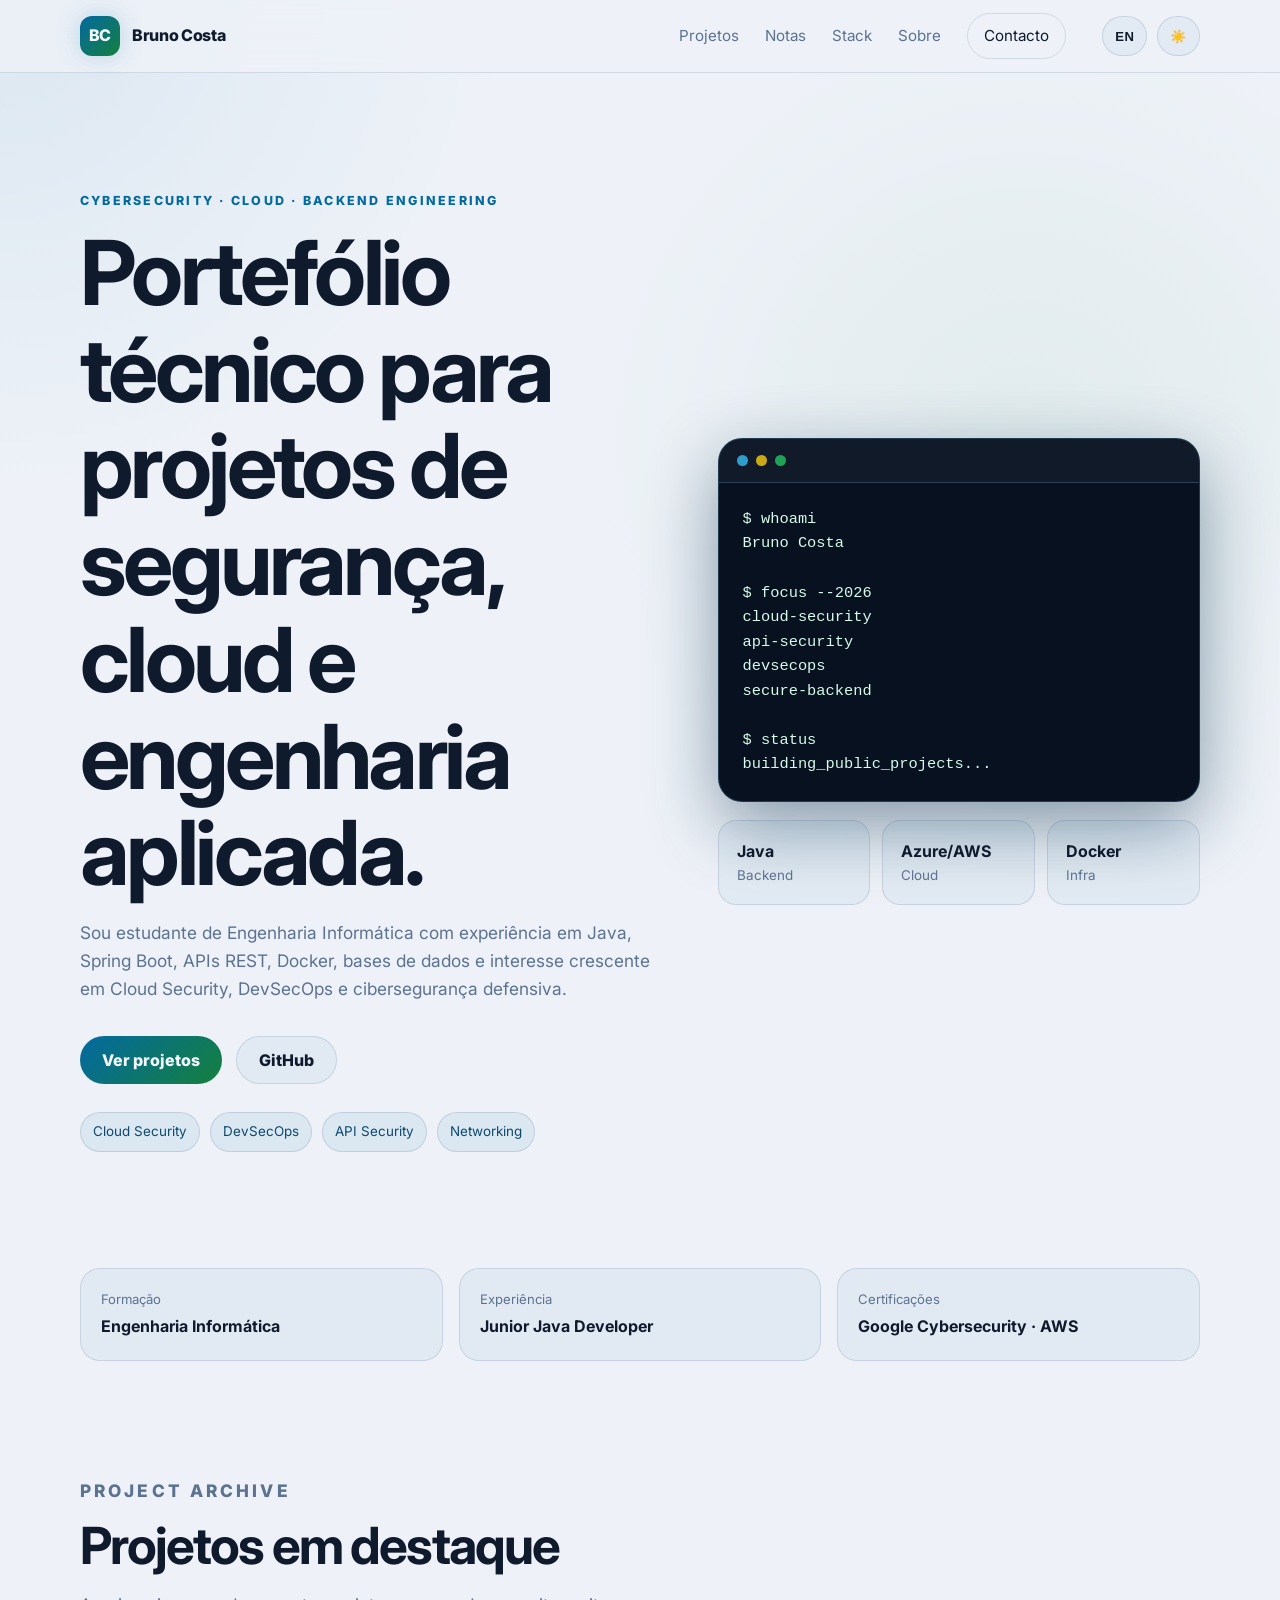
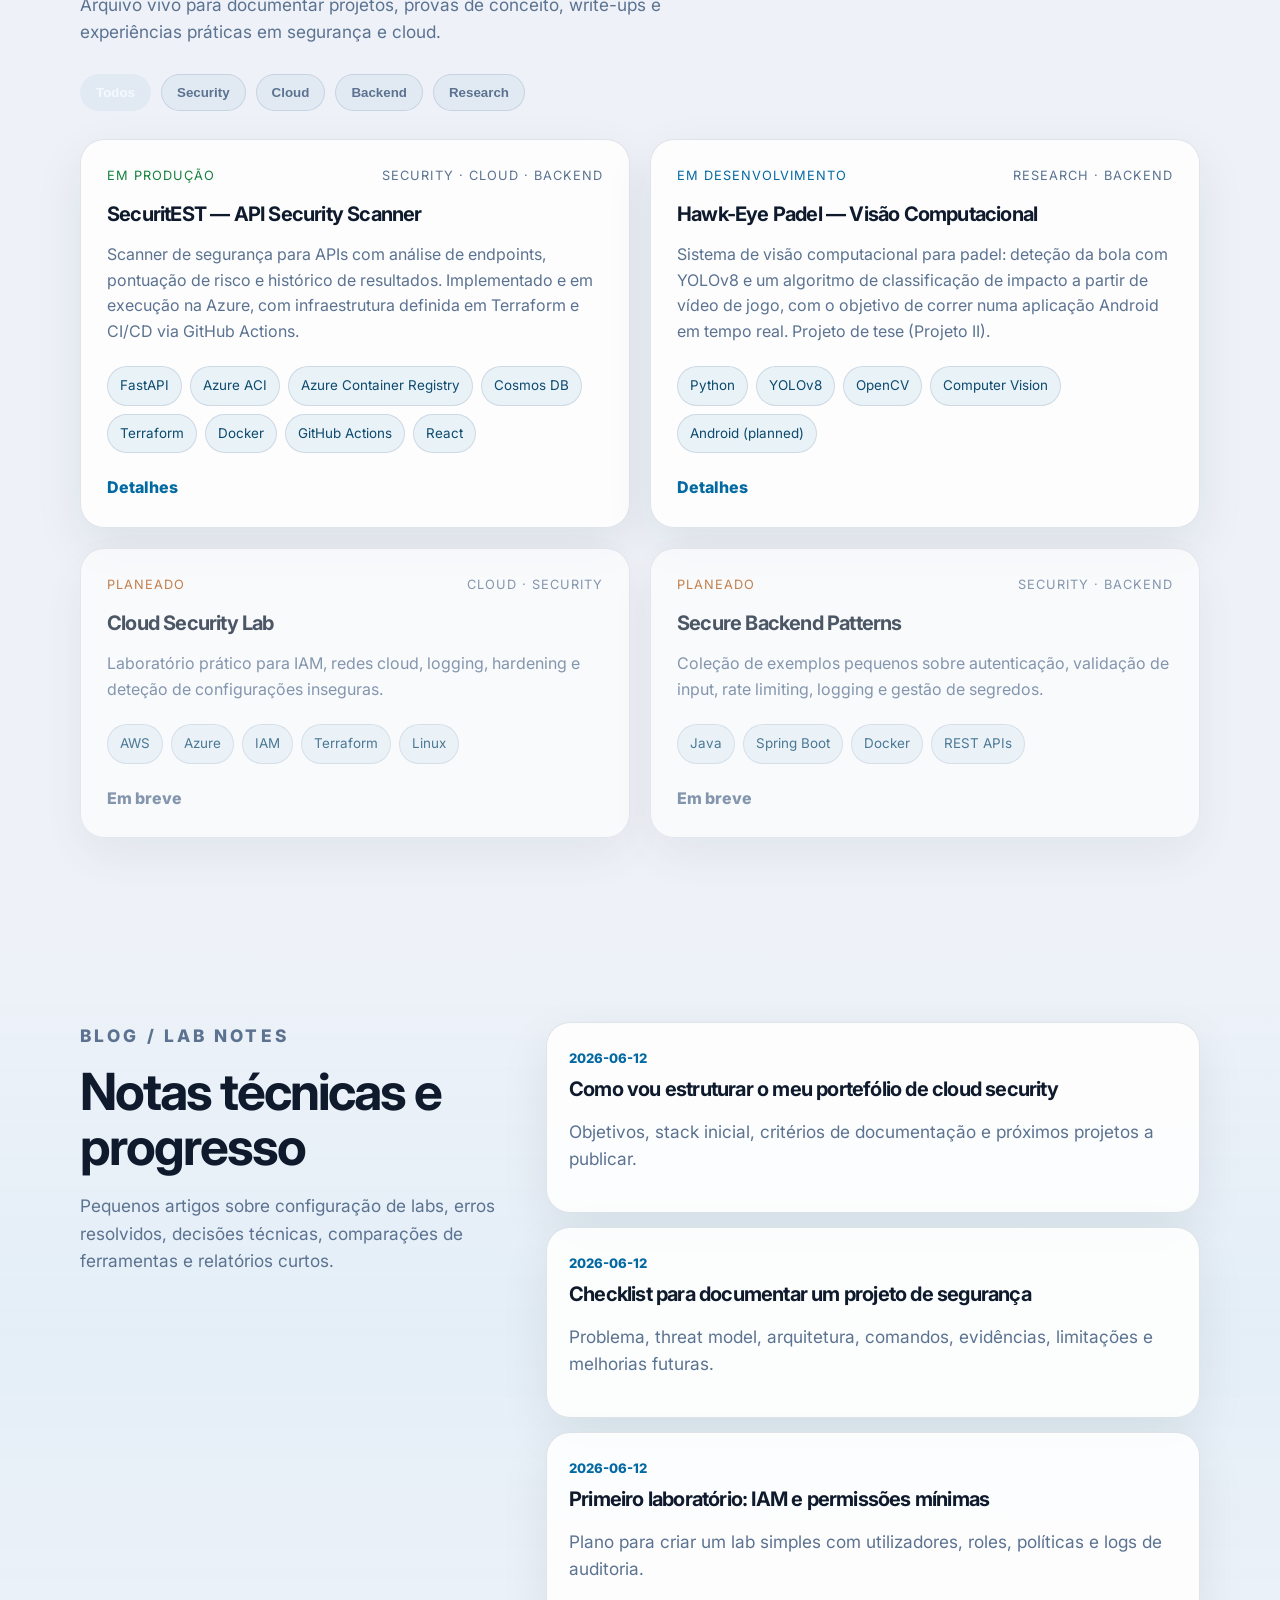
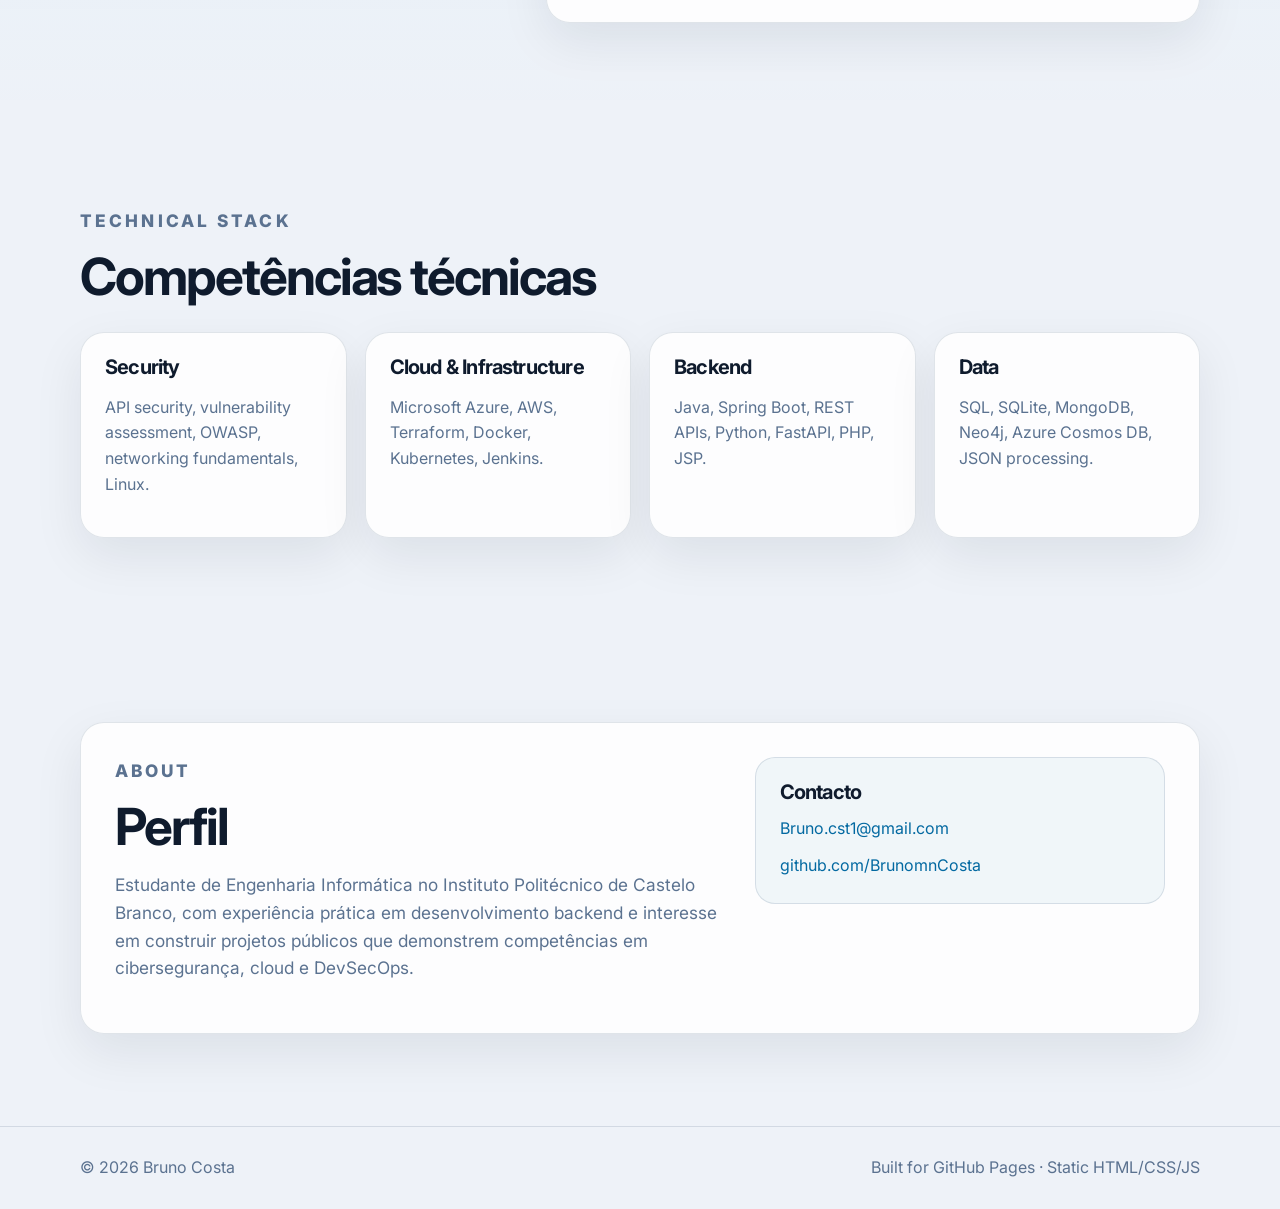
==== commit f01267ee: "new update" ====
--- a/index.html
+++ b/index.html
@@ -9,23 +9,33 @@
   <link rel="preconnect" href="https://fonts.googleapis.com">
   <link rel="preconnect" href="https://fonts.gstatic.com" crossorigin>
   <link href="https://fonts.googleapis.com/css2?family=Inter:wght@400;500;600;700;800&display=swap" rel="stylesheet">
+  <script src="translations.js"></script>
+  <script src="app.js"></script>
   <link rel="stylesheet" href="styles.css" />
 </head>
 <body>
   <div class="noise" aria-hidden="true"></div>
   <header class="site-header">
-    <nav class="nav container" aria-label="Navegação principal">
-      <a class="brand" href="#top" aria-label="Início">
+    <nav class="nav container" aria-label="Navegação principal" data-i18n-aria="nav_aria">
+      <a class="brand" href="#top" aria-label="Início" data-i18n-aria="brand_aria">
         <span class="brand-mark">BC</span>
         <span>Bruno Costa</span>
       </a>
-      <button class="nav-toggle" type="button" aria-label="Abrir menu" aria-expanded="false">☰</button>
+      <button class="nav-toggle" type="button" aria-label="Abrir menu" data-i18n-aria="nav_open" aria-expanded="false">☰</button>
       <div class="nav-links" id="navLinks">
-        <a href="#projects">Projetos</a>
-        <a href="#lab-notes">Notas</a>
-        <a href="#skills">Stack</a>
-        <a href="#about">Sobre</a>
-        <a class="nav-cta" href="mailto:Bruno.cst1@gmail.com">Contacto</a>
+        <a href="#projects" data-i18n="nav_projects">Projetos</a>
+        <a href="#lab-notes" data-i18n="nav_notes">Notas</a>
+        <a href="#skills" data-i18n="nav_skills">Stack</a>
+        <a href="#about" data-i18n="nav_about">Sobre</a>
+        <a class="nav-cta" href="mailto:Bruno.cst1@gmail.com" data-i18n="nav_contact">Contacto</a>
+        <div class="nav-controls">
+          <button class="icon-toggle" id="langToggle" type="button" data-i18n-aria="lang_toggle_label" aria-label="Mudar para inglês">
+            <span class="lang-code">EN</span>
+          </button>
+          <button class="icon-toggle" id="themeToggle" type="button" data-i18n-aria="theme_toggle_label" aria-label="Alternar tema claro/escuro">
+            <span class="moon">🌙</span><span class="sun">☀️</span>
+          </button>
+        </div>
       </div>
     </nav>
   </header>
@@ -34,12 +44,12 @@
     <section class="hero section">
       <div class="container hero-grid">
         <div class="hero-copy">
-          <p class="eyebrow">Cybersecurity · Cloud · Backend Engineering</p>
-          <h1>Portefólio técnico para projetos de segurança, cloud e engenharia aplicada.</h1>
-          <p class="hero-text">Sou estudante de Engenharia Informática com experiência em Java, Spring Boot, APIs REST, Docker, bases de dados e interesse crescente em Cloud Security, DevSecOps e cibersegurança defensiva.</p>
+          <p class="eyebrow" data-i18n="hero_eyebrow">Cybersecurity · Cloud · Backend Engineering</p>
+          <h1 data-i18n="hero_title">Portefólio técnico para projetos de segurança, cloud e engenharia aplicada.</h1>
+          <p class="hero-text" data-i18n="hero_text">Sou estudante de Engenharia Informática com experiência em Java, Spring Boot, APIs REST, Docker, bases de dados e interesse crescente em Cloud Security, DevSecOps e cibersegurança defensiva.</p>
           <div class="hero-actions">
-            <a class="btn primary" href="#projects">Ver projetos</a>
-            <a class="btn secondary" href="https://github.com/BrunomnCosta" target="_blank" rel="noreferrer">GitHub</a>
+            <a class="btn primary" href="#projects" data-i18n="hero_cta_projects">Ver projetos</a>
+            <a class="btn secondary" href="https://github.com/BrunomnCosta" target="_blank" rel="noreferrer" data-i18n="hero_cta_github">GitHub</a>
           </div>
           <div class="signal-row" aria-label="Áreas de foco">
             <span>Cloud Security</span>
@@ -74,24 +84,24 @@
 
     <section class="section trust-strip">
       <div class="container strip-grid">
-        <div><span class="strip-label">Formação</span><strong>Engenharia Informática</strong></div>
-        <div><span class="strip-label">Experiência</span><strong>Junior Java Developer</strong></div>
-        <div><span class="strip-label">Certificações</span><strong>Google Cybersecurity · AWS</strong></div>
+        <div><span class="strip-label" data-i18n="strip_education_label">Formação</span><strong data-i18n="strip_education_value">Engenharia Informática</strong></div>
+        <div><span class="strip-label" data-i18n="strip_experience_label">Experiência</span><strong data-i18n="strip_experience_value">Junior Java Developer</strong></div>
+        <div><span class="strip-label" data-i18n="strip_certs_label">Certificações</span><strong data-i18n="strip_certs_value">Google Cybersecurity · AWS</strong></div>
       </div>
     </section>
 
     <section class="section" id="projects">
       <div class="container section-heading">
-        <p class="eyebrow">Project archive</p>
-        <h2>Projetos em destaque</h2>
-        <p>Arquivo vivo para documentar projetos, provas de conceito, write-ups e experiências práticas em segurança e cloud.</p>
+        <p class="eyebrow" data-i18n="projects_eyebrow">Project archive</p>
+        <h2 data-i18n="projects_title">Projetos em destaque</h2>
+        <p data-i18n="projects_intro">Arquivo vivo para documentar projetos, provas de conceito, write-ups e experiências práticas em segurança e cloud.</p>
       </div>
       <div class="container filters" role="list" aria-label="Filtros de projetos">
-        <button class="filter active" data-filter="all">Todos</button>
-        <button class="filter" data-filter="security">Security</button>
-        <button class="filter" data-filter="cloud">Cloud</button>
-        <button class="filter" data-filter="backend">Backend</button>
-        <button class="filter" data-filter="research">Research</button>
+        <button class="filter active" data-filter="all" data-i18n="filter_all">Todos</button>
+        <button class="filter" data-filter="security" data-i18n="filter_security">Security</button>
+        <button class="filter" data-filter="cloud" data-i18n="filter_cloud">Cloud</button>
+        <button class="filter" data-filter="backend" data-i18n="filter_backend">Backend</button>
+        <button class="filter" data-filter="research" data-i18n="filter_research">Research</button>
       </div>
       <div class="container project-grid" id="projectGrid"></div>
     </section>
@@ -99,9 +109,9 @@
     <section class="section split-section" id="lab-notes">
       <div class="container split-grid">
         <div>
-          <p class="eyebrow">Blog / lab notes</p>
-          <h2>Notas técnicas e progresso</h2>
-          <p>Usa esta zona para publicar pequenos artigos: configuração de labs, erros resolvidos, decisões técnicas, comparações de ferramentas e relatórios curtos.</p>
+          <p class="eyebrow" data-i18n="notes_eyebrow">Blog / lab notes</p>
+          <h2 data-i18n="notes_title">Notas técnicas e progresso</h2>
+          <p data-i18n="notes_intro">Usa esta zona para publicar pequenos artigos: configuração de labs, erros resolvidos, decisões técnicas, comparações de ferramentas e relatórios curtos.</p>
         </div>
         <div class="note-list" id="noteList"></div>
       </div>
@@ -109,29 +119,29 @@
 
     <section class="section" id="skills">
       <div class="container section-heading">
-        <p class="eyebrow">Technical stack</p>
-        <h2>Competências técnicas</h2>
+        <p class="eyebrow" data-i18n="skills_eyebrow">Technical stack</p>
+        <h2 data-i18n="skills_title">Competências técnicas</h2>
       </div>
       <div class="container skills-grid">
-        <article class="skill-card"><h3>Security</h3><p>API security, vulnerability assessment, OWASP, networking fundamentals, Linux.</p></article>
-        <article class="skill-card"><h3>Cloud & Infrastructure</h3><p>Microsoft Azure, AWS, Terraform, Docker, Kubernetes, Jenkins.</p></article>
-        <article class="skill-card"><h3>Backend</h3><p>Java, Spring Boot, REST APIs, Python, FastAPI, PHP, JSP.</p></article>
-        <article class="skill-card"><h3>Data</h3><p>SQL, SQLite, MongoDB, Neo4j, Azure Cosmos DB, JSON processing.</p></article>
+        <article class="skill-card"><h3>Security</h3><p data-i18n="skill_security_text">API security, vulnerability assessment, OWASP, networking fundamentals, Linux.</p></article>
+        <article class="skill-card"><h3>Cloud &amp; Infrastructure</h3><p data-i18n="skill_cloud_text">Microsoft Azure, AWS, Terraform, Docker, Kubernetes, Jenkins.</p></article>
+        <article class="skill-card"><h3>Backend</h3><p data-i18n="skill_backend_text">Java, Spring Boot, REST APIs, Python, FastAPI, PHP, JSP.</p></article>
+        <article class="skill-card"><h3>Data</h3><p data-i18n="skill_data_text">SQL, SQLite, MongoDB, Neo4j, Azure Cosmos DB, JSON processing.</p></article>
       </div>
     </section>
 
     <section class="section about" id="about">
       <div class="container about-card">
         <div>
-          <p class="eyebrow">About</p>
-          <h2>Perfil</h2>
-          <p>Estudante de Engenharia Informática no Instituto Politécnico de Castelo Branco, com experiência prática em desenvolvimento backend e interesse em construir projetos públicos que demonstrem competências em cibersegurança, cloud e DevSecOps.</p>
+          <p class="eyebrow" data-i18n="about_eyebrow">About</p>
+          <h2 data-i18n="about_title">Perfil</h2>
+          <p data-i18n="about_text">Estudante de Engenharia Informática no Instituto Politécnico de Castelo Branco, com experiência prática em desenvolvimento backend e interesse em construir projetos públicos que demonstrem competências em cibersegurança, cloud e DevSecOps.</p>
         </div>
         <div class="contact-card">
-          <h3>Contacto</h3>
+          <h3 data-i18n="contact_title">Contacto</h3>
           <a href="mailto:Bruno.cst1@gmail.com">Bruno.cst1@gmail.com</a>
           <a href="https://github.com/BrunomnCosta" target="_blank" rel="noreferrer">github.com/BrunomnCosta</a>
-          <a href="https://www.linkedin.com/" target="_blank" rel="noreferrer">LinkedIn</a>
+          <a id="linkedinLink" href="#" target="_blank" rel="noreferrer">LinkedIn</a>
         </div>
       </div>
     </section>
@@ -140,7 +150,7 @@
   <footer class="footer">
     <div class="container footer-inner">
       <span>© <span id="year"></span> Bruno Costa</span>
-      <span>Built for GitHub Pages · Static HTML/CSS/JS</span>
+      <span data-i18n="footer_built">Built for GitHub Pages · Static HTML/CSS/JS</span>
     </div>
   </footer>
 
--- a/styles.css
+++ b/styles.css
@@ -108,4 +108,166 @@
   .hero { padding-top: 76px; }
   .section { padding: 66px 0; }
   .metrics { grid-template-columns: 1fr; }
-}
+  .nav-controls { margin: 12px 0 0; padding-top: 14px; border-top: 1px solid var(--line); justify-content: center; }
+  .case-hero { padding-top: 96px; }
+}
+
+/* ============================================================
+   THEME SYSTEM — light/dark
+   The terminal card is intentionally exempt: a terminal is
+   always dark, regardless of the page theme around it.
+   ============================================================ */
+:root {
+  --term-bg: #07111f;
+  --term-line: rgba(125, 211, 252, 0.22);
+  --term-text: #d7fbe8;
+  --term-chrome: rgba(255, 255, 255, 0.04);
+  --term-glow: 0 24px 70px rgba(8, 47, 73, 0.45);
+}
+
+:root[data-theme="light"] {
+  --bg: #eef2f8;
+  --bg-soft: #e4eaf3;
+  --panel: rgba(255, 255, 255, 0.86);
+  --panel-solid: #ffffff;
+  --text: #0f1b2d;
+  --muted: #5b7290;
+  --line: rgba(15, 40, 80, 0.12);
+  --accent: #0369a1;
+  --accent-2: #15803d;
+  --warning: #b45309;
+  --shadow: 0 18px 50px rgba(15, 23, 42, 0.08);
+}
+
+:root[data-theme="light"] body {
+  background:
+    radial-gradient(circle at top left, rgba(3, 105, 161, 0.08), transparent 32rem),
+    radial-gradient(circle at 80% 10%, rgba(21, 128, 61, 0.06), transparent 28rem),
+    var(--bg);
+}
+
+:root[data-theme="light"] .noise { opacity: .025; }
+:root[data-theme="light"] .site-header { background: rgba(238, 242, 248, .82); }
+:root[data-theme="light"] .brand-mark { color: #f4f9ff; box-shadow: 0 0 24px rgba(3, 105, 161, .22); }
+:root[data-theme="light"] .btn.primary { color: #f4f9ff; }
+:root[data-theme="light"] .filter.active,
+:root[data-theme="light"] .filter:hover { color: #f4f9ff; }
+
+/* Terminal card stays dark in both themes */
+.terminal-card { background: var(--term-bg) !important; border-color: var(--term-line) !important; box-shadow: var(--term-glow); }
+.terminal-top { background: var(--term-chrome) !important; border-color: var(--term-line) !important; }
+.terminal-top span { background: #38bdf8; }
+.terminal-top span:nth-child(2) { background: #facc15; }
+.terminal-top span:nth-child(3) { background: #22c55e; }
+pre { color: var(--term-text) !important; }
+
+/* ============================================================
+   NAV CONTROLS — language + theme toggles
+   ============================================================ */
+.nav-controls { display: flex; align-items: center; gap: 10px; margin-left: 10px; }
+.icon-toggle {
+  display: inline-flex; align-items: center; justify-content: center;
+  height: 40px; min-width: 40px; padding: 0 12px;
+  border: 1px solid var(--line); border-radius: 999px;
+  background: rgba(255,255,255,.03); color: var(--text);
+  font-weight: 800; font-size: .82rem; letter-spacing: .04em;
+  cursor: pointer; transition: border-color .2s ease, color .2s ease;
+}
+.icon-toggle:hover { border-color: var(--accent); color: var(--accent); }
+.icon-toggle .sun { display: none; }
+:root[data-theme="light"] .icon-toggle .sun { display: inline; }
+:root[data-theme="light"] .icon-toggle .moon { display: none; }
+
+/* ============================================================
+   LANGUAGE VISIBILITY
+   ============================================================ */
+:root[data-lang="pt"] [data-lang-block="en"] { display: none; }
+:root[data-lang="en"] [data-lang-block="pt"] { display: none; }
+
+/* ============================================================
+   PROJECT STATUS / COMING SOON
+   ============================================================ */
+.status.is-live { color: var(--accent-2); }
+.status.is-progress { color: var(--accent); }
+.status.is-soon { color: var(--warning); }
+.project-card.is-soon { opacity: .72; }
+.project-card.is-soon .card-actions a.disabled,
+.card-actions span.disabled {
+  color: var(--muted); cursor: default; pointer-events: none;
+}
+
+/* ============================================================
+   CASE-STUDY PAGES
+   ============================================================ */
+.breadcrumb { color: var(--muted); font-size: .9rem; margin-bottom: 18px; display: inline-flex; gap: 8px; align-items: center; }
+.breadcrumb a { color: var(--accent); font-weight: 700; }
+.case-hero { padding-top: 132px; padding-bottom: 40px; }
+.case-tagline { color: var(--accent); text-transform: uppercase; letter-spacing: .18em; font-size: .78rem; font-weight: 800; margin: 0 0 14px; }
+.case-hero h1 { font-size: clamp(2.4rem, 5.5vw, 4.2rem); max-width: 920px; }
+.case-lede { color: var(--muted); font-size: 1.1rem; max-width: 760px; margin-top: 18px; }
+.case-meta-grid { display: grid; grid-template-columns: repeat(4, 1fr); gap: 14px; margin: 34px 0 0; }
+.case-meta-grid div { padding: 16px 18px; border: 1px solid var(--line); border-radius: 18px; background: var(--panel); }
+.case-meta-grid span { display: block; color: var(--muted); font-size: .78rem; text-transform: uppercase; letter-spacing: .1em; margin-bottom: 6px; }
+.case-meta-grid strong { font-size: .98rem; }
+.case-links { display: flex; gap: 14px; margin-top: 28px; flex-wrap: wrap; }
+.btn.disabled { opacity: .45; pointer-events: none; }
+
+.case-section { padding: 56px 0; border-top: 1px solid var(--line); }
+.case-section:first-of-type { border-top: none; }
+.case-section .container { max-width: 880px; }
+.case-section h2 { font-size: clamp(1.6rem, 3vw, 2.2rem); margin-bottom: 18px; }
+.case-section p { color: var(--muted); font-size: 1.04rem; max-width: 760px; }
+.case-section p + p { margin-top: 14px; }
+
+.steps-list { list-style: none; margin: 26px 0 0; padding: 0; display: grid; gap: 16px; }
+.steps-list li { display: grid; grid-template-columns: 44px 1fr; gap: 18px; align-items: start; }
+.steps-list .step-index {
+  display: grid; place-items: center; width: 44px; height: 44px; border-radius: 14px;
+  background: var(--panel); border: 1px solid var(--line); color: var(--accent); font-weight: 800;
+}
+.steps-list h3 { font-size: 1.05rem; margin-bottom: 6px; }
+.steps-list p { margin: 0; }
+
+.case-callout {
+  margin-top: 22px; padding: 18px 22px; border-radius: 18px;
+  border: 1px solid var(--line); background: var(--panel);
+  color: var(--muted); font-size: .96rem;
+}
+.case-callout strong { color: var(--text); }
+
+@media (max-width: 860px) {
+  .case-meta-grid { grid-template-columns: 1fr 1fr; }
+  .steps-list li { grid-template-columns: 36px 1fr; }
+  .steps-list .step-index { width: 36px; height: 36px; font-size: .9rem; }
+}
+
+/* ============================================================
+   LIGHT THEME POLISH
+   A handful of surfaces use hardcoded rgba(255,255,255,x)
+   "lighten" overlays that were designed for a dark background.
+   On light backgrounds these become invisible or low-contrast,
+   so give them a tinted equivalent.
+   ============================================================ */
+:root[data-theme="light"] .signal-row span,
+:root[data-theme="light"] .stack-list span {
+  color: #0c4a6e;
+  background: rgba(3, 105, 161, 0.08);
+}
+:root[data-theme="light"] .metrics div,
+:root[data-theme="light"] .strip-grid div,
+:root[data-theme="light"] .contact-card,
+:root[data-theme="light"] .terminal-top,
+:root[data-theme="light"] .filter,
+:root[data-theme="light"] .icon-toggle,
+:root[data-theme="light"] .btn.secondary {
+  background: rgba(3, 105, 161, 0.05);
+}
+:root[data-theme="light"] .terminal-top { background: var(--term-chrome); }
+
+/* Architecture / pipeline diagrams on case-study pages */
+.diagram-card {
+  border: 1px solid var(--line); background: var(--panel); border-radius: var(--radius);
+  padding: 24px; margin-top: 26px; box-shadow: var(--shadow);
+}
+.diagram-card svg { width: 100%; height: auto; display: block; }
+.diagram-card text { font-family: Inter, system-ui, sans-serif; }
